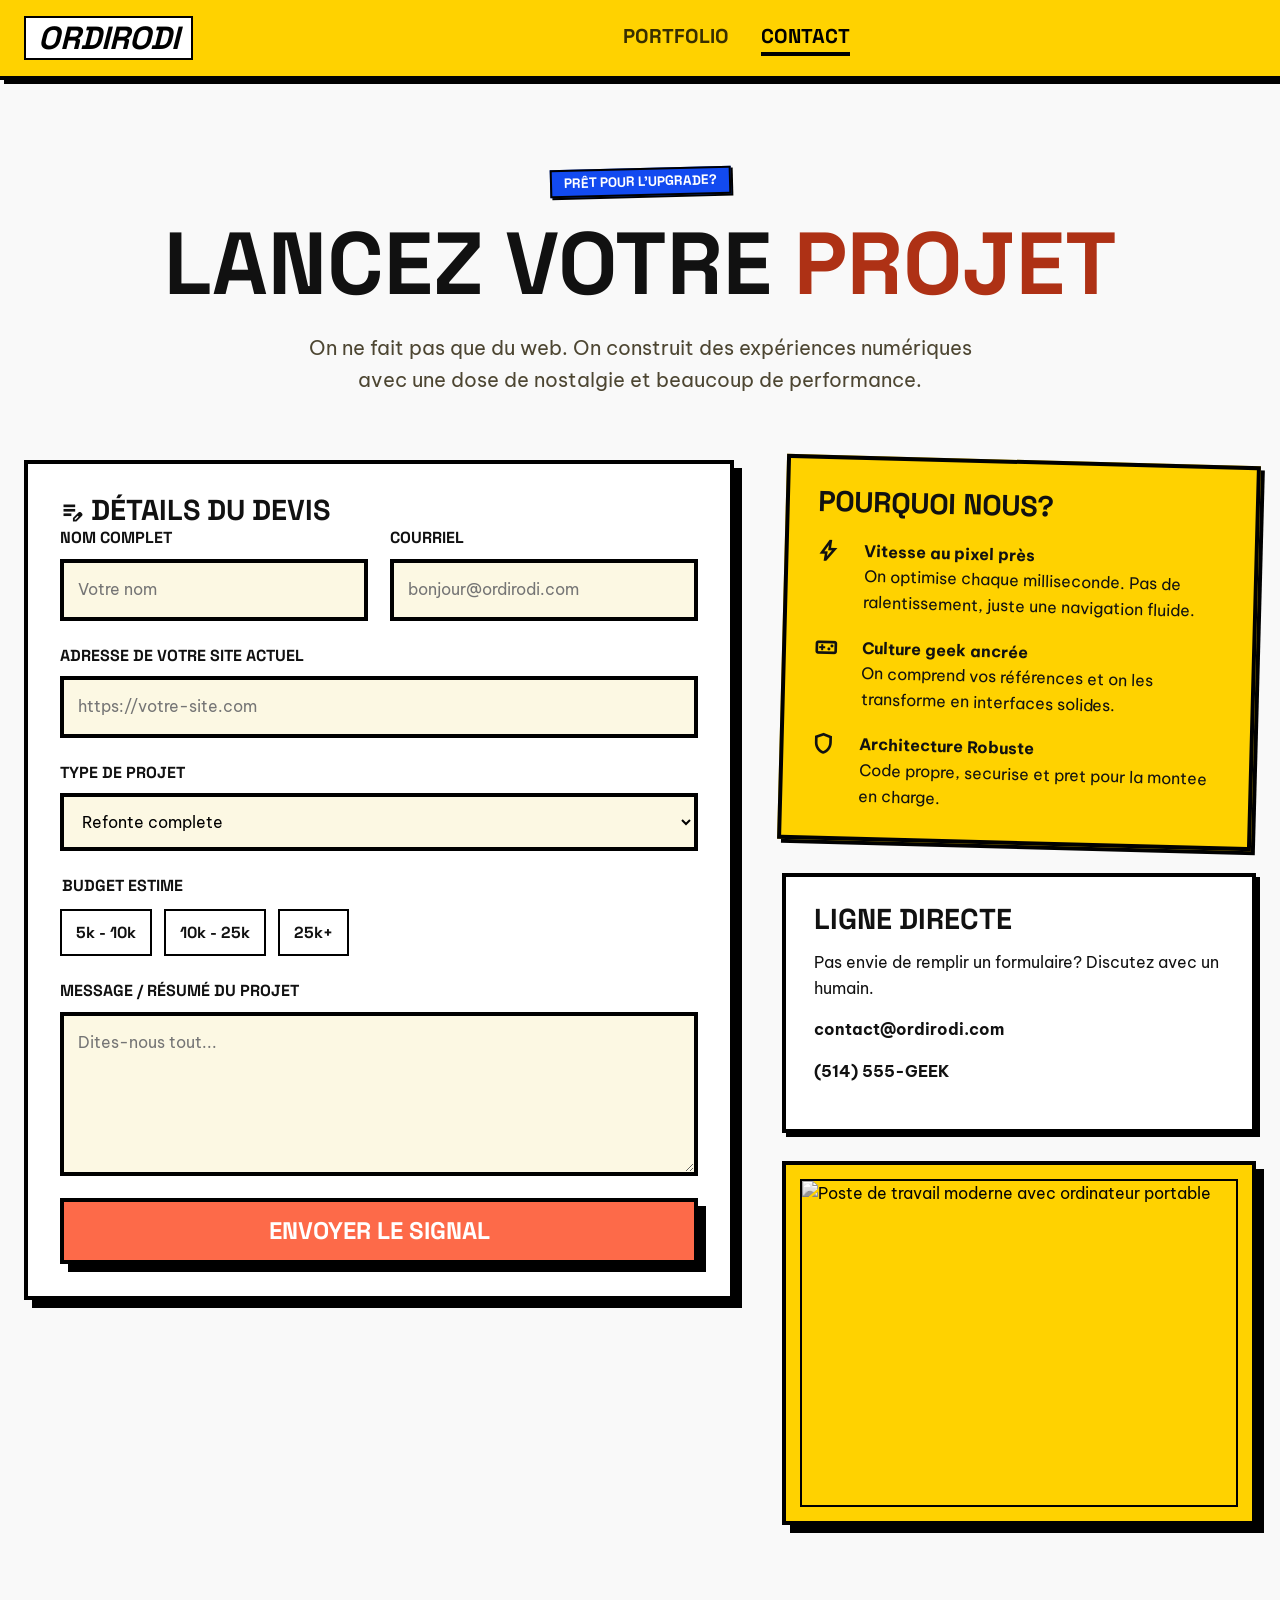
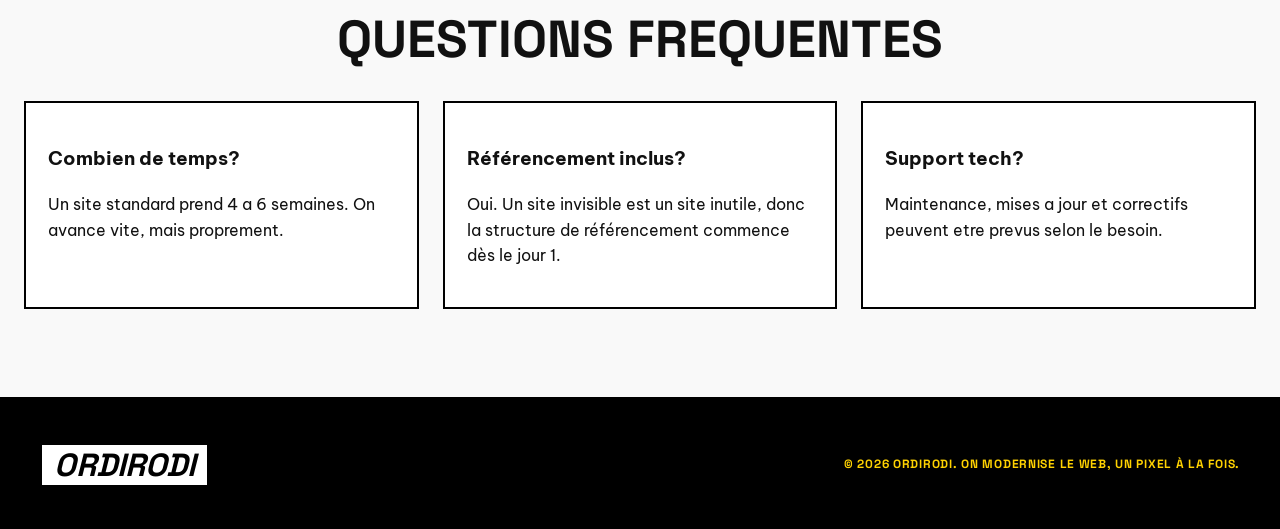
==== contact/index.html @ fa8e0628 "Remove footer navigation links" ====
<!DOCTYPE html>
<html lang="fr">
  <head>
    <meta charset="utf-8">
    <meta name="viewport" content="width=device-width, initial-scale=1.0">
    <title>Contact &amp; Devis | OrdiRodi</title>
    <meta name="description" content="Demandez un audit ou un devis pour votre projet web avec OrdiRodi.">
    <link rel="preconnect" href="https://fonts.googleapis.com">
    <link rel="preconnect" href="https://fonts.gstatic.com" crossorigin>
    <link href="https://fonts.googleapis.com/css2?family=Space+Grotesk:wght@400;500;700;900&amp;family=Be+Vietnam+Pro:wght@400;500;700&amp;display=swap" rel="stylesheet">
    <link href="https://fonts.googleapis.com/css2?family=Material+Symbols+Outlined:wght,FILL@100..700,0..1&amp;display=swap" rel="stylesheet">
    <link rel="stylesheet" href="/styles.css?v=20260507-iframe-previews">
  </head>
  <body>
    <nav class="site-nav" aria-label="Navigation principale">
      <a class="brand" href="/">OrdiRodi</a>
      <div class="nav-links">
        <a href="/portfolio">Portfolio</a>
        <a class="active" href="/contact">Contact</a>
      </div>
    </nav>

    <main class="section">
      <div class="wrap">
        <header class="center quote-header">
          <span class="eyebrow blue tilt-left">Prêt pour l'Upgrade?</span>
          <h1 class="page-title">Lancez votre <span class="orange-word">projet</span></h1>
          <p class="lead center-lead">On ne fait pas que du web. On construit des expériences numériques avec une dose de nostalgie et beaucoup de performance.</p>
        </header>

        <div class="quote-grid">
          <section class="quote-panel" aria-labelledby="quote-title">
            <h2 id="quote-title" class="card-title"><span class="material-symbols-outlined">edit_note</span> Détails du devis</h2>
            <form class="form-grid" action="https://formsubmit.co/info@ordirodi.com" method="post">
              <input type="hidden" name="_subject" value="Nouvelle demande depuis OrdiRodi">
              <input type="hidden" name="_next" value="https://ordirodi.com/merci">
              <input type="hidden" name="_template" value="table">
              <input type="text" name="_honey" class="honeypot" tabindex="-1" autocomplete="off">
              <div class="field">
                <label for="name">Nom complet</label>
                <input id="name" name="nom" type="text" placeholder="Votre nom" autocomplete="name" required>
              </div>
              <div class="field">
                <label for="email">Courriel</label>
                <input id="email" name="email" type="email" placeholder="bonjour@ordirodi.com" autocomplete="email" required>
              </div>
              <div class="field full">
                <label for="url">Adresse de votre site actuel</label>
                <input id="url" name="site_actuel" type="url" placeholder="https://votre-site.com" inputmode="url">
              </div>
              <div class="field full">
                <label for="project-type">Type de projet</label>
                <select id="project-type" name="type_de_projet" required>
                  <option>Refonte complete</option>
                  <option>Nouveau produit minimum viable</option>
                  <option>E-commerce</option>
                  <option>Consultation UX</option>
                </select>
              </div>
              <fieldset class="radio-group">
                <legend>Budget estime</legend>
                <div class="budget-options">
                  <label><input name="budget" type="radio" value="5-10" required><span>5k - 10k</span></label>
                  <label><input name="budget" type="radio" value="10-25"><span>10k - 25k</span></label>
                  <label><input name="budget" type="radio" value="25-plus"><span>25k+</span></label>
                </div>
              </fieldset>
              <div class="field full">
                <label for="message">Message / résumé du projet</label>
                <textarea id="message" name="message" rows="5" placeholder="Dites-nous tout..." required></textarea>
              </div>
              <button class="button secondary field full" type="submit">Envoyer le Signal</button>
            </form>
          </section>

          <aside class="side-stack">
            <section class="why-card tilt-right">
              <h2 class="card-title">Pourquoi nous?</h2>
              <ul class="why-list">
                <li>
                  <span class="material-symbols-outlined">bolt</span>
                  <div><strong>Vitesse au pixel près</strong><br>On optimise chaque milliseconde. Pas de ralentissement, juste une navigation fluide.</div>
                </li>
                <li>
                  <span class="material-symbols-outlined">videogame_asset</span>
                  <div><strong>Culture geek ancrée</strong><br>On comprend vos références et on les transforme en interfaces solides.</div>
                </li>
                <li>
                  <span class="material-symbols-outlined">shield</span>
                  <div><strong>Architecture Robuste</strong><br>Code propre, securise et pret pour la montee en charge.</div>
                </li>
              </ul>
            </section>
            <section class="direct-card">
              <h2 class="card-title">Ligne directe</h2>
              <p>Pas envie de remplir un formulaire? Discutez avec un humain.</p>
              <p><strong>contact@ordirodi.com</strong></p>
              <p><strong>(514) 555-GEEK</strong></p>
            </section>
            <div class="framed shadow-lg-only">
              <img src="https://images.unsplash.com/photo-1516321318423-f06f85e504b3?auto=format&amp;fit=crop&amp;w=1000&amp;q=80" alt="Poste de travail moderne avec ordinateur portable">
            </div>
          </aside>
        </div>

        <section class="section compact-bottom">
          <div class="center">
            <h2 class="section-title">Questions Frequentes</h2>
          </div>
          <div class="faq-grid">
            <article class="faq-card">
              <h3>Combien de temps?</h3>
              <p>Un site standard prend 4 a 6 semaines. On avance vite, mais proprement.</p>
            </article>
            <article class="faq-card">
              <h3>Référencement inclus?</h3>
              <p>Oui. Un site invisible est un site inutile, donc la structure de référencement commence dès le jour 1.</p>
            </article>
            <article class="faq-card">
              <h3>Support tech?</h3>
              <p>Maintenance, mises a jour et correctifs peuvent etre prevus selon le besoin.</p>
            </article>
          </div>
        </section>
      </div>
    </main>

    <footer class="footer">
      <a class="brand" href="/">OrdiRodi</a>
      <div class="copyright">© 2026 OrdiRodi. On modernise le web, un pixel à la fois.</div>
    </footer>
  </body>
</html>
---- styles.css ----
:root {
  --yellow: #ffd200;
  --yellow-soft: #ffe680;
  --orange: #fd6a49;
  --orange-dark: #ae3115;
  --blue: #124af0;
  --blue-soft: #cdd4ff;
  --cream: #fcf8e3;
  --surface: #f9f9f9;
  --surface-2: #eeeeee;
  --ink: #111111;
  --muted: #4d4632;
  --white: #ffffff;
  --shadow: 4px 4px 0 #000;
  --shadow-lg: 8px 8px 0 #000;
  --shadow-xl: 12px 12px 0 #000;
}

* {
  box-sizing: border-box;
}

html {
  scroll-behavior: smooth;
}

body {
  margin: 0;
  background: var(--surface);
  color: var(--ink);
  font-family: "Be Vietnam Pro", system-ui, sans-serif;
  line-height: 1.6;
  overflow-x: hidden;
}

img {
  display: block;
  width: 100%;
}

a {
  color: inherit;
  text-decoration: none;
}

button,
input,
select,
textarea {
  font: inherit;
}

.site-nav {
  position: sticky;
  top: 0;
  z-index: 20;
  display: flex;
  align-items: center;
  justify-content: space-between;
  gap: 24px;
  padding: 16px 24px;
  background: var(--yellow);
  border-bottom: 4px solid #000;
  box-shadow: var(--shadow);
}

.nav-branding {
  display: inline-flex;
  align-items: center;
  gap: 12px;
  min-width: 0;
}

.brand {
  display: inline-flex;
  align-items: center;
  background: var(--white);
  border: 2px solid #000;
  padding: 4px 12px;
  color: #000;
  font-family: "Space Grotesk", system-ui, sans-serif;
  font-size: 2rem;
  font-style: italic;
  font-weight: 900;
  line-height: 1;
  text-transform: uppercase;
}

.tagline {
  font-style: normal;
  color: #000;
  font-family: "Space Grotesk", system-ui, sans-serif;
  font-size: 1rem;
  font-weight: 700;
  line-height: 1.15;
}

.nav-links {
  display: flex;
  align-items: center;
  gap: 32px;
  font-family: "Space Grotesk", system-ui, sans-serif;
  font-weight: 800;
  text-transform: uppercase;
  margin: 0 auto;
}

.nav-links a {
  border-bottom: 4px solid transparent;
  color: rgb(0 0 0 / 78%);
  font-size: 1.25rem;
}

.nav-links a:hover,
.nav-links a.active {
  border-color: #000;
  color: #000;
}

.nav-cta,
.button {
  display: inline-flex;
  align-items: center;
  justify-content: center;
  min-height: 44px;
  border: 4px solid #000;
  box-shadow: var(--shadow-lg);
  cursor: pointer;
  font-family: "Space Grotesk", system-ui, sans-serif;
  font-weight: 900;
  line-height: 1.1;
  text-align: center;
  text-transform: uppercase;
  transition: transform 120ms ease, box-shadow 120ms ease, background 120ms ease;
}

.nav-cta {
  border-width: 2px;
  box-shadow: var(--shadow);
  padding: 10px 18px;
  background: #000;
  color: var(--yellow);
}

.button {
  padding: 16px 24px;
  background: var(--white);
  color: #000;
  font-size: clamp(1.05rem, 2vw, 1.5rem);
}

.button.primary {
  background: var(--yellow);
}

.button.secondary {
  background: var(--orange);
  color: var(--white);
}

.button.dark {
  background: #000;
  color: var(--yellow);
  border-color: var(--yellow);
}

.button:hover,
.nav-cta:hover {
  transform: translate(2px, 2px);
  box-shadow: 4px 4px 0 #000;
}

.nav-cta:hover {
  background: var(--white);
  color: #000;
}

.wrap {
  width: min(100% - 48px, 1280px);
  margin-inline: auto;
}

.section {
  padding: 88px 0;
}

.hero {
  padding: 96px 0;
  background: var(--white);
  border-bottom: 4px solid #000;
}

.hero-grid {
  display: grid;
  grid-template-columns: minmax(0, 1fr) minmax(320px, 0.82fr);
  gap: 56px;
  align-items: center;
}

.eyebrow,
.tag {
  display: inline-flex;
  width: fit-content;
  border: 2px solid #000;
  box-shadow: 2px 2px 0 #000;
  padding: 4px 12px;
  background: var(--orange);
  color: #000;
  font-family: "Space Grotesk", system-ui, sans-serif;
  font-size: 0.85rem;
  font-weight: 900;
  line-height: 1.2;
  text-transform: uppercase;
}

.eyebrow.blue {
  background: var(--blue);
  color: var(--white);
}

.eyebrow.yellow,
.tag.yellow {
  background: var(--yellow);
}

.tilt-left {
  transform: rotate(-1.5deg);
}

.tilt-right {
  transform: rotate(1.5deg);
}

.hero h1,
.page-title,
.section-title,
.card-title {
  margin: 0;
  font-family: "Space Grotesk", system-ui, sans-serif;
  font-weight: 900;
  letter-spacing: 0;
  line-height: 1;
}

.hero h1,
.page-title {
  margin-top: 24px;
  font-size: clamp(3rem, 8vw, 5.5rem);
  text-transform: uppercase;
}

.highlight {
  display: inline;
  background: var(--yellow);
  box-decoration-break: clone;
  padding: 0 8px;
  text-decoration: underline;
  text-decoration-thickness: 6px;
  text-underline-offset: 8px;
}

.lead {
  max-width: 680px;
  margin: 24px 0 0;
  color: var(--muted);
  font-size: clamp(1.05rem, 2vw, 1.25rem);
}

.actions {
  display: flex;
  flex-wrap: wrap;
  gap: 18px;
  margin-top: 36px;
}

.actions.center-actions {
  justify-content: center;
}

.framed {
  border: 4px solid #000;
  box-shadow: var(--shadow-xl);
  background: var(--yellow);
  padding: 14px;
}

.framed img {
  border: 2px solid #000;
  aspect-ratio: 4 / 3;
  object-fit: cover;
  filter: grayscale(1) contrast(1.12);
  transition: filter 180ms ease;
}

.framed:hover img {
  filter: grayscale(0) contrast(1);
}

.section-title {
  font-size: clamp(2.25rem, 5vw, 3.25rem);
  text-transform: uppercase;
}

.section-lede {
  max-width: 720px;
  color: var(--muted);
  font-size: 1.1rem;
}

.center {
  text-align: center;
}

.center .section-lede {
  margin-inline: auto;
}

.center-lead {
  margin-inline: auto;
}

.quote-header {
  margin-bottom: 64px;
}

.orange-word {
  color: var(--orange-dark);
}

.soft-top {
  background: var(--cream);
  border-top: 4px solid #000;
}

.light-on-dark {
  color: rgb(255 255 255 / 88%);
}

.compact-bottom {
  padding-bottom: 0;
}

.shadow-lg-only {
  box-shadow: var(--shadow-lg);
}


.services {
  background: var(--surface-2);
}

.card-grid {
  display: grid;
  grid-template-columns: repeat(3, minmax(0, 1fr));
  gap: 32px;
  margin-top: 52px;
}

.card,
.project-card,
.quote-panel,
.process-card {
  border: 4px solid #000;
  background: var(--white);
  box-shadow: var(--shadow-lg);
}

.card {
  padding: 28px;
}

.card:nth-child(2) {
  transform: translateY(28px);
}

.icon-box {
  display: grid;
  width: 64px;
  height: 64px;
  margin-bottom: 22px;
  place-items: center;
  border: 4px solid #000;
  box-shadow: var(--shadow);
  background: var(--yellow);
}

.icon-box.blue {
  background: var(--blue-soft);
}

.icon-box.orange {
  background: var(--orange);
  color: var(--white);
}

.material-symbols-outlined {
  font-variation-settings: "FILL" 0, "wght" 600, "GRAD" 0, "opsz" 24;
  vertical-align: middle;
}

.card-title {
  font-size: 1.8rem;
  text-transform: uppercase;
}

.card p,
.project-card p,
.process-card p {
  color: var(--muted);
}

.marquee {
  overflow: hidden;
  border-block: 4px solid #000;
  background: #000;
  white-space: nowrap;
}

.marquee-track {
  display: inline-flex;
  min-width: 200%;
  animation: marquee 20s linear infinite;
}

.marquee span {
  padding: 28px 18px;
  color: var(--yellow);
  font-family: "Space Grotesk", system-ui, sans-serif;
  font-size: clamp(1.5rem, 4vw, 2.25rem);
  font-style: italic;
  font-weight: 900;
  text-transform: uppercase;
}

@keyframes marquee {
  to {
    transform: translateX(-50%);
  }
}

.bento {
  display: grid;
  grid-template-columns: repeat(4, minmax(0, 1fr));
  gap: 24px;
}

.bento-item {
  min-height: 220px;
  border: 4px solid #000;
  box-shadow: var(--shadow-lg);
  padding: 28px;
}

.bento-main {
  grid-column: span 2;
  grid-row: span 2;
  background: var(--yellow);
}

.bento-wide {
  grid-column: span 2;
  background: var(--blue-soft);
}

.bento-orange {
  background: var(--orange);
  color: var(--white);
}

.bento-cream {
  background: var(--cream);
}

.bento h3,
.bento h4 {
  margin: 0 0 10px;
  font-family: "Space Grotesk", system-ui, sans-serif;
  font-size: clamp(1.8rem, 4vw, 3rem);
  line-height: 1;
  text-transform: uppercase;
}

.bento img {
  margin-top: 20px;
  border: 4px solid #000;
  box-shadow: var(--shadow);
  aspect-ratio: 16 / 9;
  object-fit: cover;
}

.cta-band {
  border-block: 4px solid #000;
  background: var(--yellow);
  text-align: center;
}

.cta-band.dark-blue {
  background: var(--blue);
  color: var(--white);
}

.cta-band .section-title {
  font-size: clamp(2.6rem, 7vw, 5.25rem);
  font-style: italic;
}

.footer {
  display: flex;
  align-items: center;
  justify-content: space-between;
  gap: 24px;
  padding: 42px 40px;
  background: #000;
  color: var(--white);
  border-top: 4px solid #000;
}

.footer-links {
  display: flex;
  flex-wrap: wrap;
  justify-content: center;
  gap: 28px;
  color: #aeb4be;
  font-family: "Space Grotesk", system-ui, sans-serif;
  font-size: 0.75rem;
  font-weight: 700;
  letter-spacing: 0.08em;
  text-transform: uppercase;
}

.footer-links a:hover,
.footer-links a.active {
  color: var(--yellow);
  text-decoration: underline;
  text-decoration-thickness: 2px;
  text-underline-offset: 4px;
}

.copyright {
  color: var(--yellow);
  font-family: "Space Grotesk", system-ui, sans-serif;
  font-size: 0.75rem;
  font-weight: 700;
  letter-spacing: 0.06em;
  text-align: right;
  text-transform: uppercase;
}

.portfolio-grid {
  display: grid;
  grid-template-columns: repeat(12, minmax(0, 1fr));
  gap: 28px;
  margin-top: 56px;
}

.project-card {
  padding: 16px;
  transition: transform 150ms ease, box-shadow 150ms ease;
}

.project-card:hover {
  transform: translate(-2px, -2px);
  box-shadow: 10px 10px 0 #000;
}

.project-card.large {
  grid-column: span 8;
}

.project-card.small {
  grid-column: span 4;
}

.project-card.wide {
  grid-column: span 8;
  background: var(--yellow);
}

.project-card.peach {
  background: #ffdad2;
}

.project-card.blue {
  background: var(--blue-soft);
}

.project-card img {
  border: 2px solid #000;
  aspect-ratio: 16 / 9;
  object-fit: cover;
}

.project-card.small img {
  aspect-ratio: 1;
}

.project-meta {
  display: flex;
  justify-content: space-between;
  gap: 20px;
  margin-top: 22px;
}

.project-card h2,
.project-card h3 {
  margin: 0 0 8px;
  font-family: "Space Grotesk", system-ui, sans-serif;
  font-size: clamp(1.75rem, 3vw, 3rem);
  line-height: 1;
  text-transform: uppercase;
}

.arrow-button {
  display: grid;
  width: 56px;
  height: 56px;
  flex: 0 0 auto;
  place-items: center;
  border: 2px solid #000;
  background: var(--yellow);
  box-shadow: var(--shadow);
}

.service-showcase {
  grid-template-columns: repeat(2, minmax(0, 1fr));
  align-items: stretch;
}

.service-card {
  display: flex;
  flex-direction: row;
  grid-column: auto;
  gap: 18px;
  min-height: 100%;
  padding: 18px;
}

.service-card:nth-child(5) {
  grid-column: 1 / -1;
}

.service-card:hover .service-preview img {
  transform: translateY(-8%);
}

.service-preview {
  position: relative;
  flex: 0 0 min(42%, 230px);
  overflow: hidden;
  border: 2px solid #000;
  background: var(--surface-2);
  aspect-ratio: 9 / 16;
  max-height: 440px;
}

.service-preview::before {
  position: absolute;
  inset: 0;
  border: 10px solid rgb(255 255 255 / 55%);
  content: "";
  pointer-events: none;
  z-index: 1;
}

.service-preview img {
  width: 100%;
  height: auto;
  aspect-ratio: auto;
  object-fit: initial;
  object-position: top center;
  transition: transform 900ms ease;
}

.service-content {
  display: flex;
  flex: 1;
  flex-direction: column;
  align-items: flex-start;
  min-width: 0;
  padding: 4px 0;
}

.service-content .tag {
  margin-bottom: 16px;
}

.service-content h2 {
  max-width: 100%;
  overflow-wrap: anywhere;
  font-size: clamp(1.6rem, 2.2vw, 2.45rem);
}

.service-content p {
  margin: 10px 0 0;
  font-size: clamp(0.98rem, 1.2vw, 1.08rem);
}

.service-plumbing {
  background: #e9f3ff;
}

.service-realestate {
  background: #111111;
  color: var(--white);
}

.service-realestate p {
  color: rgb(255 255 255 / 76%);
}

.service-realestate .tag {
  background: var(--yellow);
  color: #000;
}

.service-wood {
  background: #f3dfca;
}

.service-lawn {
  background: #dff1dd;
}

.service-lawn .tag {
  background: #1f7a3d;
  color: var(--white);
}

.service-tires {
  background: #ffe6df;
}

.portfolio-site-grid {
  display: grid;
  grid-template-columns: repeat(2, minmax(0, 1fr));
  gap: 32px;
  margin-top: 56px;
}

.portfolio-site-card {
  display: grid;
  grid-template-rows: auto 1fr;
  border: 4px solid #000;
  background: var(--white);
  box-shadow: var(--shadow-lg);
  color: #000;
  overflow: hidden;
  transition: transform 150ms ease, box-shadow 150ms ease;
}

.portfolio-site-card:hover {
  transform: translate(-2px, -2px);
  box-shadow: 10px 10px 0 #000;
}

.portfolio-site-card:nth-child(5) {
  grid-column: 1 / -1;
  grid-template-columns: minmax(0, 1.1fr) minmax(320px, 0.9fr);
  grid-template-rows: auto;
}

.site-browser {
  overflow: hidden;
  border-bottom: 4px solid #000;
  background: var(--surface-2);
}

.portfolio-site-card:nth-child(5) .site-browser {
  border-right: 4px solid #000;
  border-bottom: 0;
}

.browser-bar {
  display: flex;
  gap: 7px;
  align-items: center;
  height: 34px;
  padding: 0 12px;
  border-bottom: 2px solid #000;
  background: #000;
}

.browser-bar span {
  display: block;
  width: 11px;
  height: 11px;
  border: 2px solid #000;
  border-radius: 999px;
  background: var(--yellow);
}

.browser-bar span:nth-child(2) {
  background: var(--orange);
}

.browser-bar span:nth-child(3) {
  background: var(--white);
}

.site-browser iframe {
  display: block;
  width: 1280px;
  height: 900px;
  border: 0;
  pointer-events: none;
  transform: scale(0.42);
  transform-origin: top left;
}

.site-browser {
  height: 412px;
}

.portfolio-site-card:nth-child(5) .site-browser {
  height: 520px;
  min-height: 0;
}

.portfolio-site-card:nth-child(5) .site-browser iframe {
  transform: scale(0.58);
}

.site-card-content {
  display: grid;
  align-content: start;
  justify-items: start;
  gap: 14px;
  padding: 24px;
}

.site-card-content h2 {
  margin: 0;
  font-family: "Space Grotesk", system-ui, sans-serif;
  font-size: clamp(1.85rem, 3vw, 3rem);
  line-height: 0.95;
  text-transform: uppercase;
}

.site-card-content p {
  margin: 0;
  color: var(--muted);
}

.site-card-link {
  display: inline-flex;
  align-items: center;
  gap: 8px;
  margin-top: 8px;
  border: 2px solid #000;
  box-shadow: var(--shadow);
  padding: 8px 12px;
  background: var(--yellow);
  font-family: "Space Grotesk", system-ui, sans-serif;
  font-weight: 900;
  text-transform: uppercase;
}

.portfolio-site-card.realestate {
  background: #111;
  color: var(--white);
}

.portfolio-site-card.realestate p {
  color: rgb(255 255 255 / 76%);
}

.portfolio-site-card.realestate .tag {
  background: var(--yellow);
  color: #000;
}

.portfolio-site-card.plumbing {
  background: #e9f3ff;
}

.portfolio-site-card.wood {
  background: #f3dfca;
}

.portfolio-site-card.lawn {
  background: #dff1dd;
}

.portfolio-site-card.lawn .tag {
  background: #1f7a3d;
  color: var(--white);
}

.portfolio-site-card.tires {
  background: #ffe6df;
}

.timeline {
  position: relative;
  display: grid;
  gap: 72px;
  margin-top: 72px;
}

.timeline::before {
  position: absolute;
  inset: 0 auto 0 50%;
  width: 4px;
  background: #000;
  content: "";
  transform: translateX(-50%);
}

.process-row {
  position: relative;
  display: grid;
  grid-template-columns: 1fr 1fr;
  gap: 80px;
}

.process-row:nth-child(even) .process-card {
  grid-column: 2;
}

.process-row::after {
  position: absolute;
  top: 32px;
  left: 50%;
  width: 32px;
  height: 32px;
  border: 4px solid #000;
  background: var(--yellow);
  content: "";
  transform: translateX(-50%);
  z-index: 1;
}

.process-card {
  position: relative;
  z-index: 2;
  padding: 28px;
}

.process-number {
  display: inline-flex;
  margin-right: 10px;
  padding: 3px 10px;
  border: 2px solid #000;
  background: var(--blue);
  color: var(--white);
  font-family: "Space Grotesk", system-ui, sans-serif;
  font-weight: 900;
}

.tech-grid {
  display: grid;
  grid-template-columns: repeat(3, minmax(0, 1fr));
  gap: 28px;
  margin-top: 44px;
}

.tech-card {
  border: 4px solid #000;
  box-shadow: var(--shadow);
  padding: 28px;
  background: var(--white);
}

.tech-card.wide {
  grid-column: span 2;
}

.tech-card.dark {
  background: #000;
  color: var(--yellow);
}

.tech-card.orange {
  background: var(--orange-dark);
  color: var(--white);
}

.quote-grid {
  display: grid;
  grid-template-columns: minmax(0, 1.35fr) minmax(300px, 0.9fr);
  gap: 48px;
  align-items: start;
}

.quote-panel {
  padding: 32px;
}

.form-grid {
  display: grid;
  grid-template-columns: repeat(2, minmax(0, 1fr));
  gap: 22px;
}

.field {
  display: grid;
  gap: 8px;
}

.honeypot {
  position: absolute;
  left: -9999px;
}

.field.full {
  grid-column: 1 / -1;
}

.field label,
.radio-group legend {
  font-family: "Space Grotesk", system-ui, sans-serif;
  font-weight: 900;
  text-transform: uppercase;
}

.field input,
.field select,
.field textarea {
  width: 100%;
  border: 4px solid #000;
  border-radius: 0;
  background: var(--cream);
  padding: 14px;
  color: #000;
  outline: none;
}

.field input:focus,
.field select:focus,
.field textarea:focus {
  border-color: var(--orange-dark);
}

.radio-group {
  grid-column: 1 / -1;
  margin: 0;
  padding: 0;
  border: 0;
}

.budget-options {
  display: flex;
  flex-wrap: wrap;
  gap: 12px;
  margin-top: 10px;
}

.budget-options input {
  position: absolute;
  opacity: 0;
}

.budget-options span {
  display: block;
  border: 2px solid #000;
  padding: 9px 14px;
  background: var(--white);
  font-family: "Space Grotesk", system-ui, sans-serif;
  font-weight: 900;
  cursor: pointer;
}

.budget-options input:checked + span {
  background: var(--yellow);
  box-shadow: 2px 2px 0 #000;
}

.side-stack {
  display: grid;
  gap: 28px;
}

.why-card,
.direct-card {
  border: 4px solid #000;
  box-shadow: var(--shadow);
  padding: 28px;
}

.why-card {
  background: var(--yellow);
}

.direct-card {
  background: var(--white);
}

.why-list {
  display: grid;
  gap: 20px;
  padding: 0;
  margin: 22px 0 0;
  list-style: none;
}

.why-list li {
  display: grid;
  grid-template-columns: 34px 1fr;
  gap: 14px;
}

.faq-grid {
  display: grid;
  grid-template-columns: repeat(3, minmax(0, 1fr));
  gap: 24px;
  margin-top: 36px;
}

.faq-card {
  border: 2px solid #000;
  padding: 22px;
  background: var(--white);
}

.thank-you-page {
  display: grid;
  min-height: 62vh;
  align-items: center;
}

@media (max-width: 920px) {
  .site-nav {
    align-items: flex-start;
    flex-wrap: wrap;
  }

  .nav-branding {
    flex-wrap: wrap;
  }

  .nav-links {
    order: 3;
    width: 100%;
    gap: 18px;
    overflow-x: auto;
  }

  .hero-grid,
  .quote-grid {
    grid-template-columns: 1fr;
  }

  .card-grid,
  .tech-grid,
  .faq-grid {
    grid-template-columns: 1fr;
  }

  .card:nth-child(2) {
    transform: none;
  }

  .bento,
  .portfolio-grid {
    grid-template-columns: 1fr;
  }

  .bento-main,
  .bento-wide,
  .project-card.large,
  .project-card.small,
  .project-card.wide,
  .tech-card.wide {
    grid-column: auto;
  }

  .service-showcase {
    grid-template-columns: 1fr;
  }

  .service-card,
  .service-card:nth-child(5) {
    grid-column: auto;
  }

  .portfolio-site-grid,
  .portfolio-site-card:nth-child(5) {
    grid-template-columns: 1fr;
  }

  .portfolio-site-card:nth-child(5) {
    grid-column: auto;
  }

  .portfolio-site-card:nth-child(5) .site-browser {
    border-right: 0;
    border-bottom: 4px solid #000;
  }

  .timeline::before,
  .process-row::after {
    display: none;
  }

  .process-row,
  .process-row:nth-child(even) .process-card {
    display: block;
  }

  .footer {
    flex-direction: column;
    text-align: center;
  }

  .copyright {
    text-align: center;
  }
}

@media (max-width: 620px) {
  .wrap {
    width: min(100% - 32px, 1280px);
  }

  .site-nav {
    padding: 14px 16px;
  }

  .brand {
    font-size: 1.1rem;
  }

  .tagline {
    max-width: 190px;
    font-size: 0.82rem;
  }

  .nav-cta {
    width: 100%;
  }

  .hero,
  .section {
    padding: 64px 0;
  }

  .form-grid {
    grid-template-columns: 1fr;
  }

  .button {
    width: 100%;
  }

  .service-showcase {
    grid-template-columns: 1fr;
  }

  .service-card {
    flex-direction: column;
  }

  .service-preview {
    width: 100%;
    flex-basis: auto;
    max-height: 560px;
  }

  .portfolio-site-grid {
    grid-template-columns: 1fr;
  }

  .site-browser,
  .portfolio-site-card:nth-child(5) .site-browser {
    height: 280px;
    min-height: 0;
  }

  .site-browser iframe,
  .portfolio-site-card:nth-child(5) .site-browser iframe {
    width: 980px;
    transform: scale(0.34);
  }
}
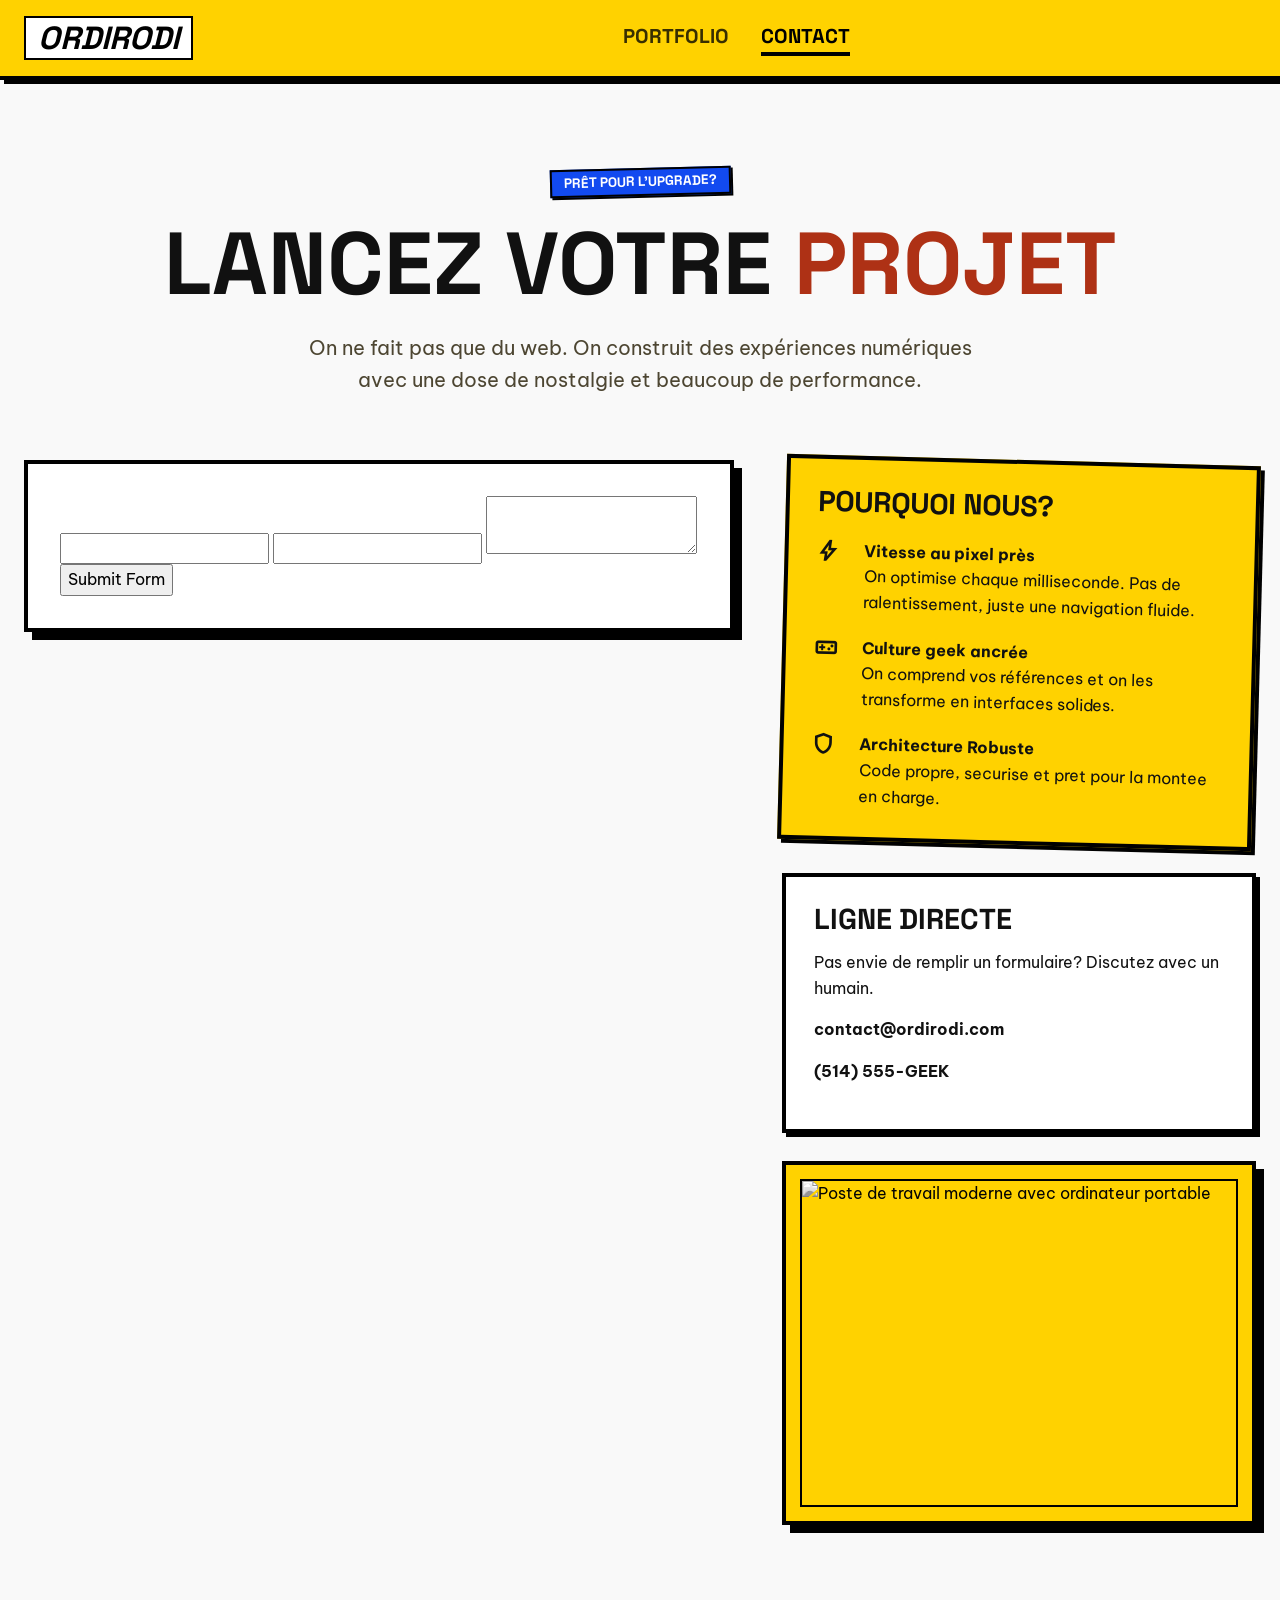
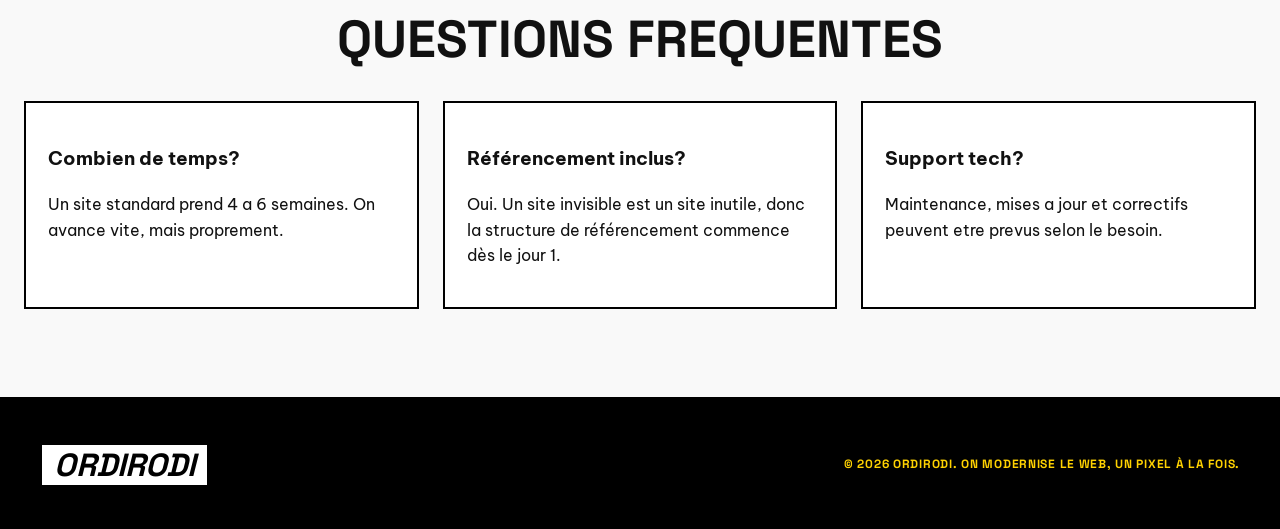
==== commit 90fe7e52: "new contact form" ====
--- a/contact/index.html
+++ b/contact/index.html
@@ -30,46 +30,12 @@
 
         <div class="quote-grid">
           <section class="quote-panel" aria-labelledby="quote-title">
-            <h2 id="quote-title" class="card-title"><span class="material-symbols-outlined">edit_note</span> Détails du devis</h2>
-            <form class="form-grid" action="https://formsubmit.co/info@ordirodi.com" method="post">
-              <input type="hidden" name="_subject" value="Nouvelle demande depuis OrdiRodi">
-              <input type="hidden" name="_next" value="https://ordirodi.com/merci">
-              <input type="hidden" name="_template" value="table">
-              <input type="text" name="_honey" class="honeypot" tabindex="-1" autocomplete="off">
-              <div class="field">
-                <label for="name">Nom complet</label>
-                <input id="name" name="nom" type="text" placeholder="Votre nom" autocomplete="name" required>
-              </div>
-              <div class="field">
-                <label for="email">Courriel</label>
-                <input id="email" name="email" type="email" placeholder="bonjour@ordirodi.com" autocomplete="email" required>
-              </div>
-              <div class="field full">
-                <label for="url">Adresse de votre site actuel</label>
-                <input id="url" name="site_actuel" type="url" placeholder="https://votre-site.com" inputmode="url">
-              </div>
-              <div class="field full">
-                <label for="project-type">Type de projet</label>
-                <select id="project-type" name="type_de_projet" required>
-                  <option>Refonte complete</option>
-                  <option>Nouveau produit minimum viable</option>
-                  <option>E-commerce</option>
-                  <option>Consultation UX</option>
-                </select>
-              </div>
-              <fieldset class="radio-group">
-                <legend>Budget estime</legend>
-                <div class="budget-options">
-                  <label><input name="budget" type="radio" value="5-10" required><span>5k - 10k</span></label>
-                  <label><input name="budget" type="radio" value="10-25"><span>10k - 25k</span></label>
-                  <label><input name="budget" type="radio" value="25-plus"><span>25k+</span></label>
-                </div>
-              </fieldset>
-              <div class="field full">
-                <label for="message">Message / résumé du projet</label>
-                <textarea id="message" name="message" rows="5" placeholder="Dites-nous tout..." required></textarea>
-              </div>
-              <button class="button secondary field full" type="submit">Envoyer le Signal</button>
+            <form action="https://api.web3forms.com/submit" method="POST">
+              <input type="hidden" name="access_key" value="ae6449b6-fd65-46b1-b561-95e47405abfb">
+              <input type="text" name="name" required>
+              <input type="email" name="email" required>
+              <textarea name="message" required></textarea>
+              <button type="submit">Submit Form</button>
             </form>
           </section>
 
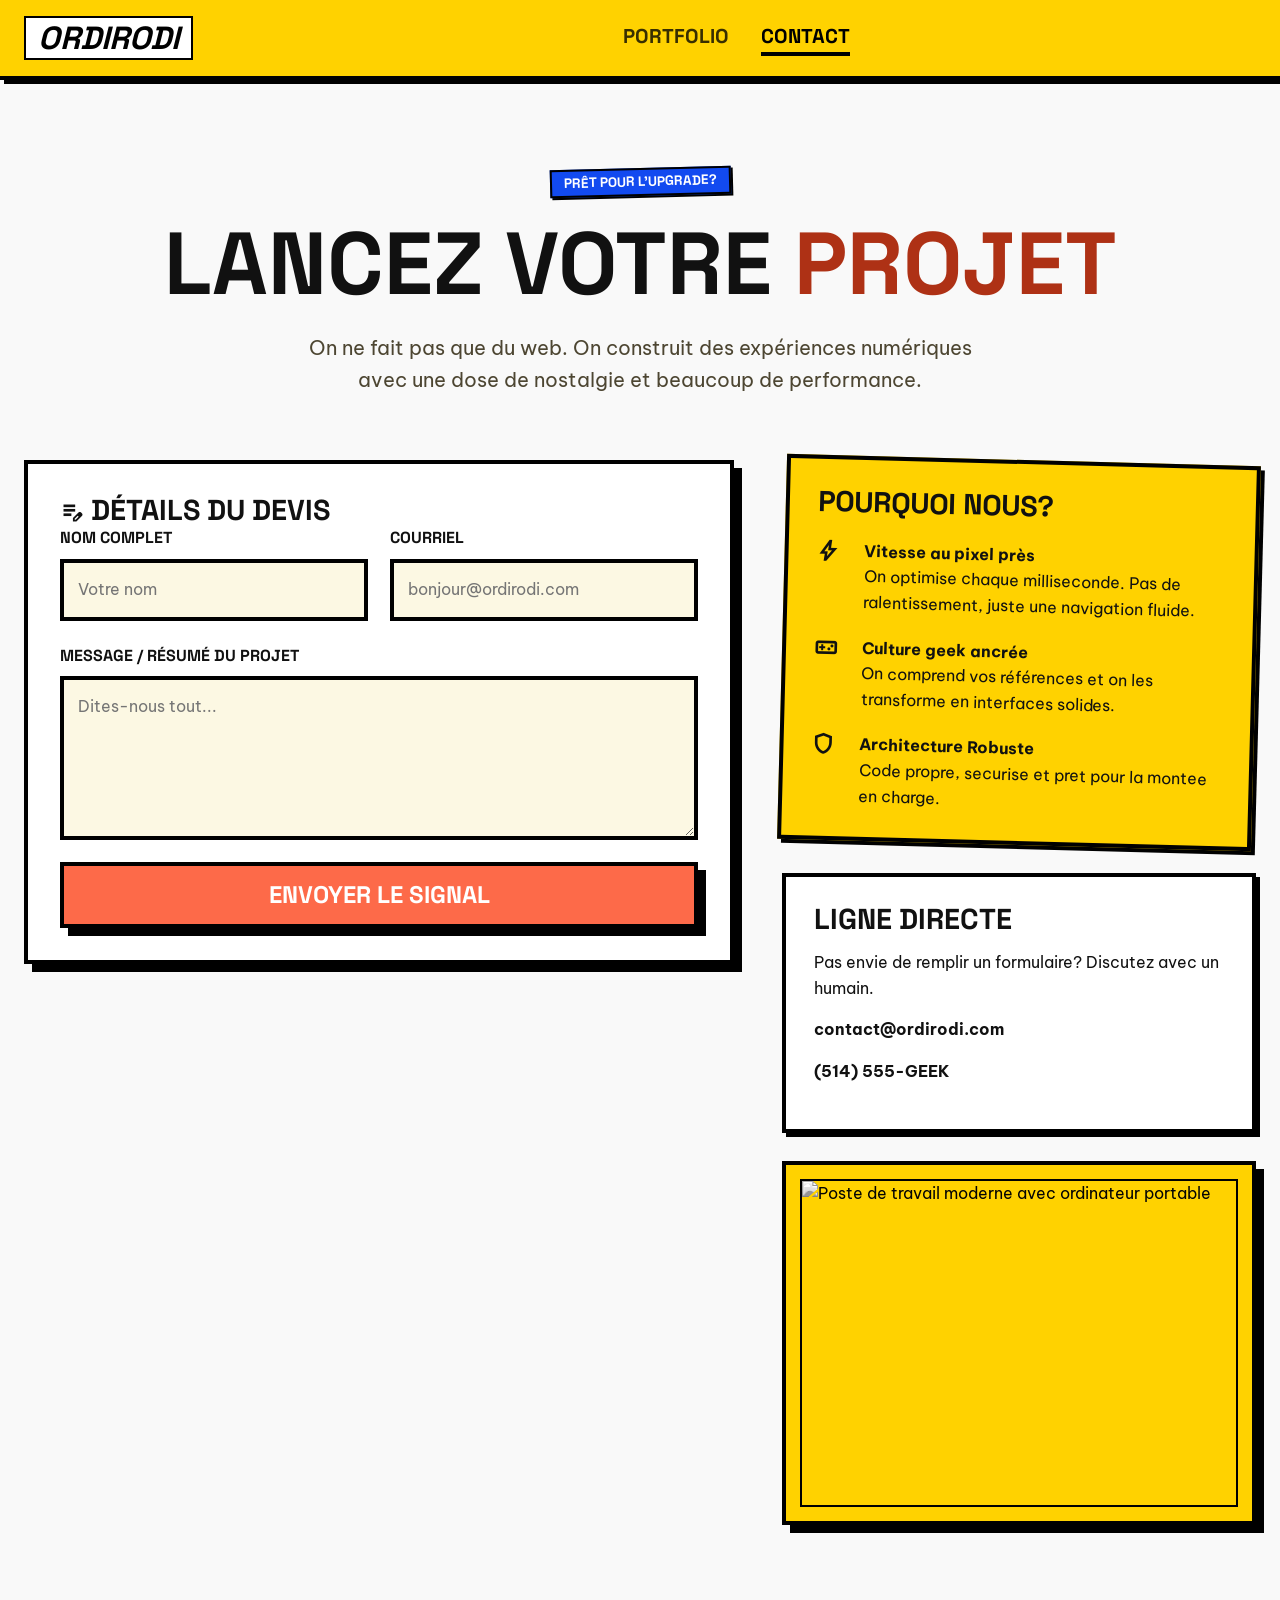
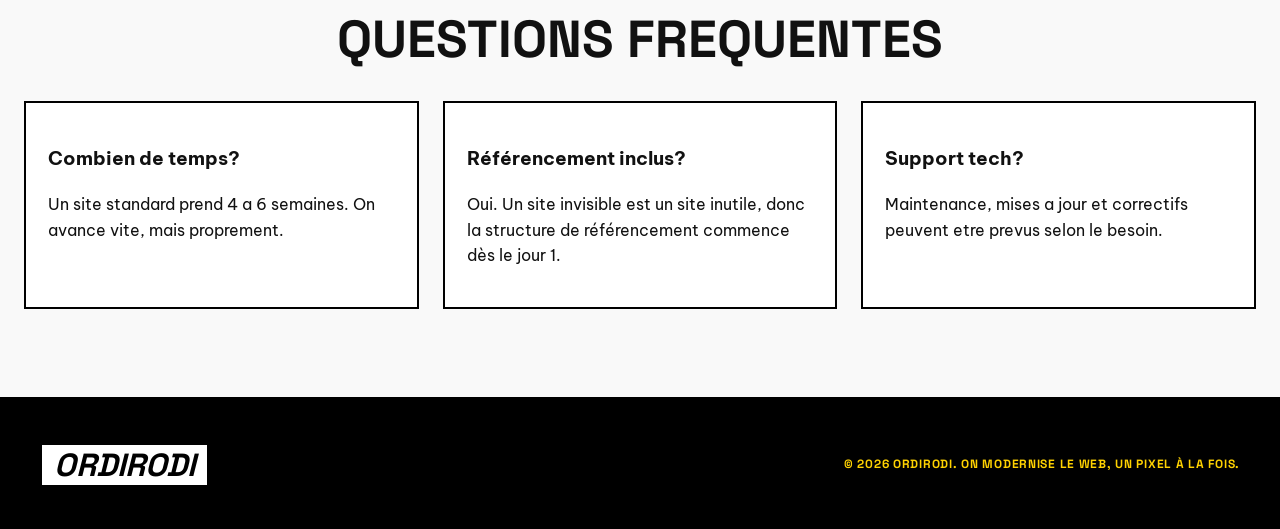
==== commit 7dd1b846: "Update index.html" ====
--- a/contact/index.html
+++ b/contact/index.html
@@ -7,8 +7,8 @@
     <meta name="description" content="Demandez un audit ou un devis pour votre projet web avec OrdiRodi.">
     <link rel="preconnect" href="https://fonts.googleapis.com">
     <link rel="preconnect" href="https://fonts.gstatic.com" crossorigin>
-    <link href="https://fonts.googleapis.com/css2?family=Space+Grotesk:wght@400;500;700;900&amp;family=Be+Vietnam+Pro:wght@400;500;700&amp;display=swap" rel="stylesheet">
-    <link href="https://fonts.googleapis.com/css2?family=Material+Symbols+Outlined:wght,FILL@100..700,0..1&amp;display=swap" rel="stylesheet">
+    <link href="https://fonts.googleapis.com/css2?family=Space+Grotesk:wght@400;500;700;900&family=Be+Vietnam+Pro:wght@400;500;700&display=swap" rel="stylesheet">
+    <link href="https://fonts.googleapis.com/css2?family=Material+Symbols+Outlined:wght,FILL@100..700,0..1&display=swap" rel="stylesheet">
     <link rel="stylesheet" href="/styles.css?v=20260507-iframe-previews">
   </head>
   <body>
@@ -30,12 +30,23 @@
 
         <div class="quote-grid">
           <section class="quote-panel" aria-labelledby="quote-title">
-            <form action="https://api.web3forms.com/submit" method="POST">
+            <h2 id="quote-title" class="card-title"><span class="material-symbols-outlined">edit_note</span> Détails du devis</h2>
+            <form class="form-grid" action="https://api.web3forms.com/submit" method="POST">
               <input type="hidden" name="access_key" value="ae6449b6-fd65-46b1-b561-95e47405abfb">
-              <input type="text" name="name" required>
-              <input type="email" name="email" required>
-              <textarea name="message" required></textarea>
-              <button type="submit">Submit Form</button>
+              <input type="checkbox" name="botcheck" tabindex="-1" autocomplete="off" style="display:none;">
+              <div class="field">
+                <label for="name">Nom complet</label>
+                <input id="name" name="name" type="text" placeholder="Votre nom" autocomplete="name" required>
+              </div>
+              <div class="field">
+                <label for="email">Courriel</label>
+                <input id="email" name="email" type="email" placeholder="bonjour@ordirodi.com" autocomplete="email" required>
+              </div>
+              <div class="field full">
+                <label for="message">Message / résumé du projet</label>
+                <textarea id="message" name="message" rows="5" placeholder="Dites-nous tout..." required></textarea>
+              </div>
+              <button class="button secondary field full" type="submit">Envoyer le Signal</button>
             </form>
           </section>
 
@@ -64,7 +75,7 @@
               <p><strong>(514) 555-GEEK</strong></p>
             </section>
             <div class="framed shadow-lg-only">
-              <img src="https://images.unsplash.com/photo-1516321318423-f06f85e504b3?auto=format&amp;fit=crop&amp;w=1000&amp;q=80" alt="Poste de travail moderne avec ordinateur portable">
+              <img src="https://images.unsplash.com/photo-1516321318423-f06f85e504b3?auto=format&fit=crop&w=1000&q=80" alt="Poste de travail moderne avec ordinateur portable">
             </div>
           </aside>
         </div>
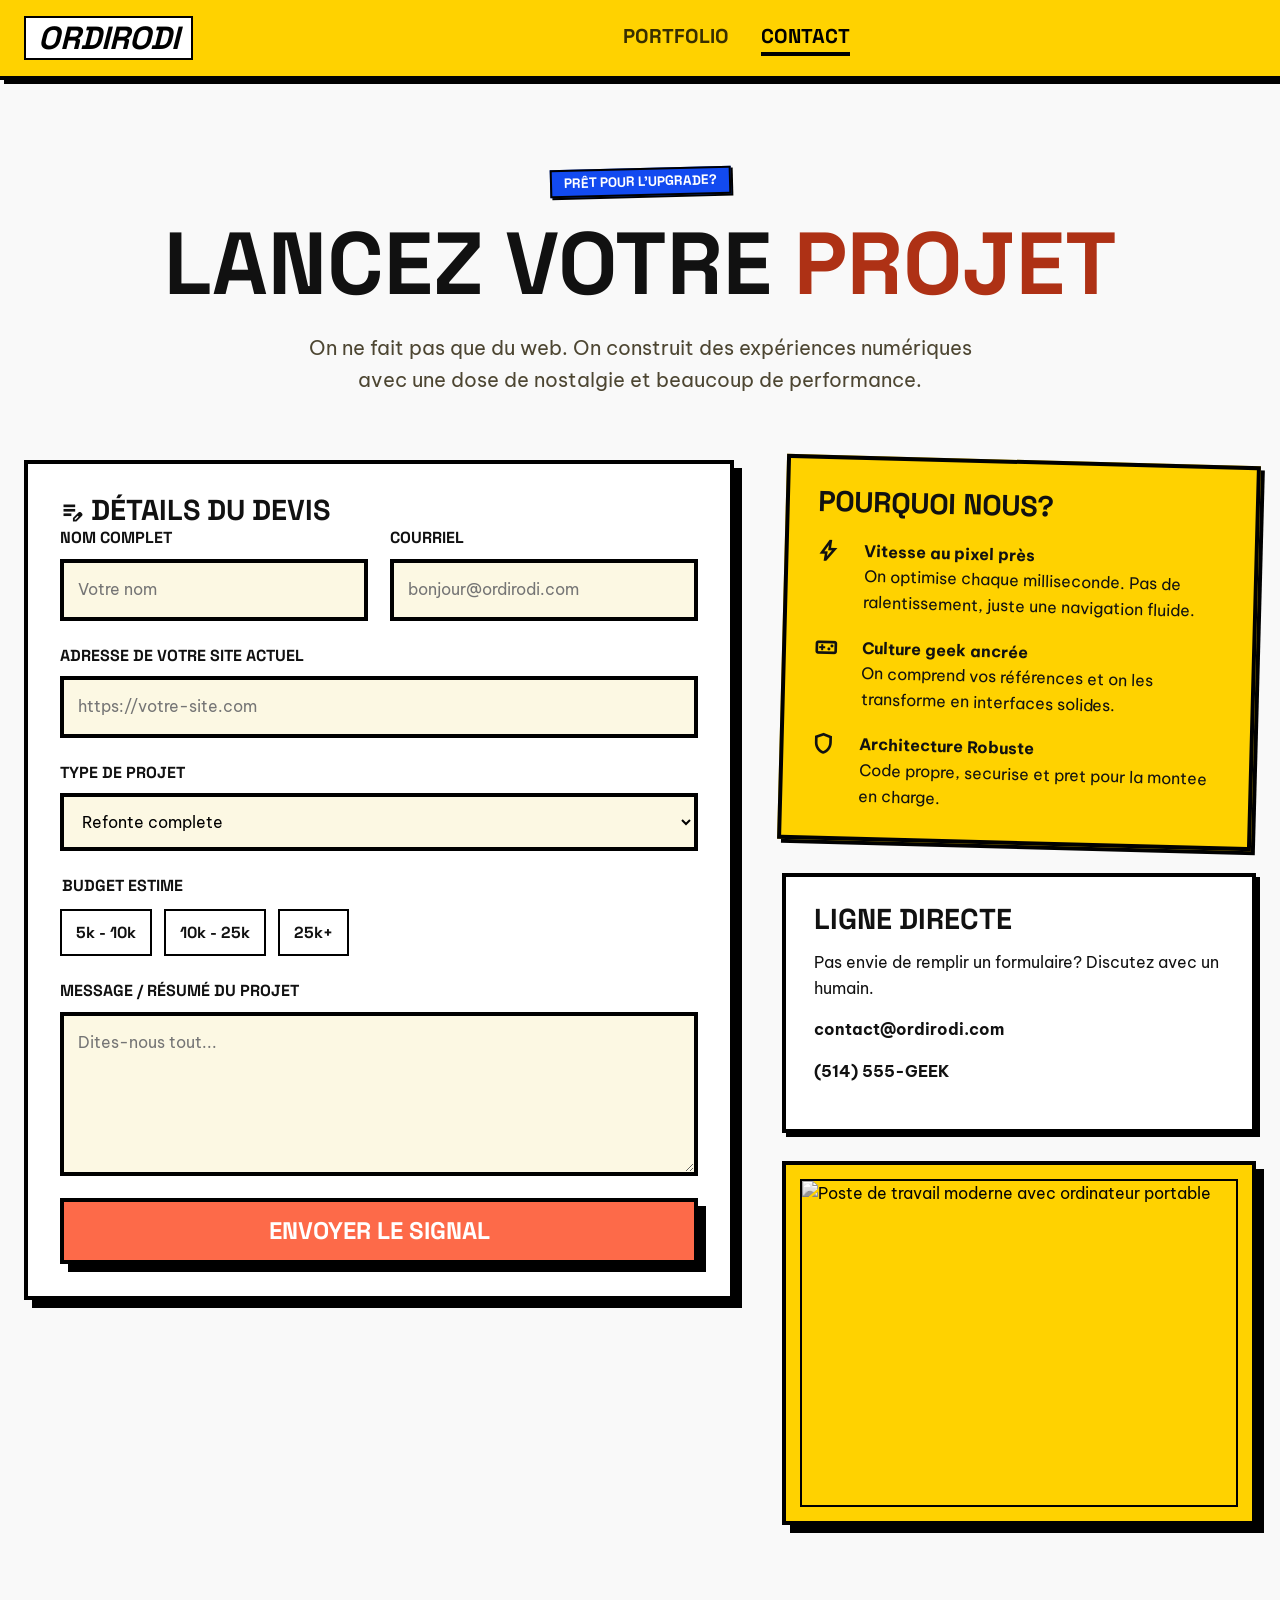
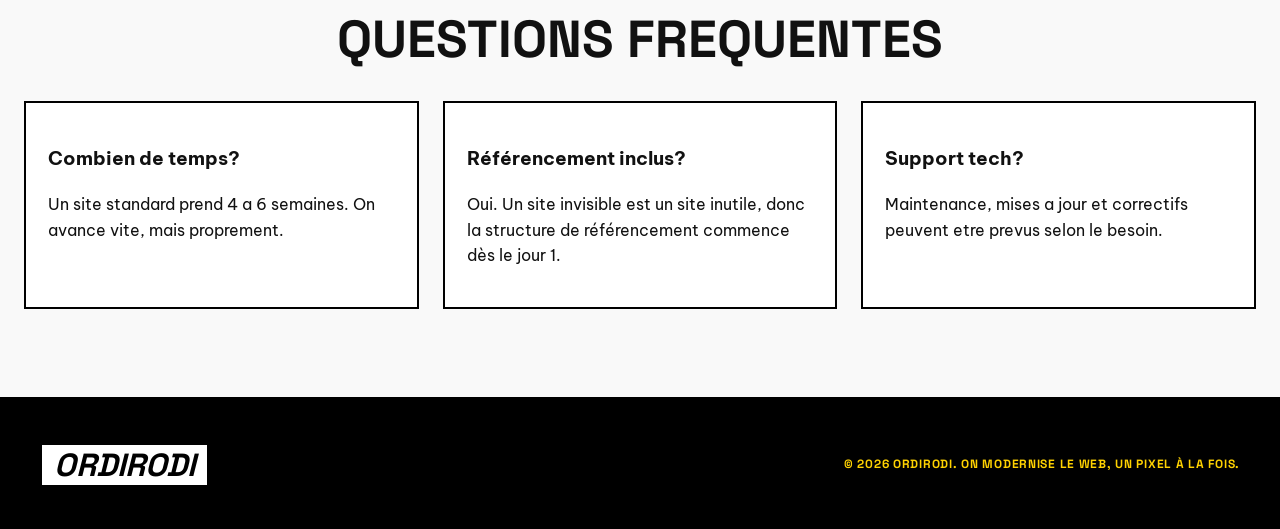
==== commit 08414771: "Update index.html" ====
--- a/contact/index.html
+++ b/contact/index.html
@@ -7,8 +7,8 @@
     <meta name="description" content="Demandez un audit ou un devis pour votre projet web avec OrdiRodi.">
     <link rel="preconnect" href="https://fonts.googleapis.com">
     <link rel="preconnect" href="https://fonts.gstatic.com" crossorigin>
-    <link href="https://fonts.googleapis.com/css2?family=Space+Grotesk:wght@400;500;700;900&family=Be+Vietnam+Pro:wght@400;500;700&display=swap" rel="stylesheet">
-    <link href="https://fonts.googleapis.com/css2?family=Material+Symbols+Outlined:wght,FILL@100..700,0..1&display=swap" rel="stylesheet">
+    <link href="https://fonts.googleapis.com/css2?family=Space+Grotesk:wght@400;500;700;900&amp;family=Be+Vietnam+Pro:wght@400;500;700&amp;display=swap" rel="stylesheet">
+    <link href="https://fonts.googleapis.com/css2?family=Material+Symbols+Outlined:wght,FILL@100..700,0..1&amp;display=swap" rel="stylesheet">
     <link rel="stylesheet" href="/styles.css?v=20260507-iframe-previews">
   </head>
   <body>
@@ -31,17 +31,40 @@
         <div class="quote-grid">
           <section class="quote-panel" aria-labelledby="quote-title">
             <h2 id="quote-title" class="card-title"><span class="material-symbols-outlined">edit_note</span> Détails du devis</h2>
-            <form class="form-grid" action="https://api.web3forms.com/submit" method="POST">
-              <input type="hidden" name="access_key" value="ae6449b6-fd65-46b1-b561-95e47405abfb">
-              <input type="checkbox" name="botcheck" tabindex="-1" autocomplete="off" style="display:none;">
+            <form class="form-grid" action="https://formsubmit.co/info@ordirodi.com" method="post">
+              <input type="hidden" name="_subject" value="Nouvelle demande depuis OrdiRodi">
+              <input type="hidden" name="_next" value="https://ordirodi.com/merci">
+              <input type="hidden" name="_template" value="table">
+              <input type="text" name="_honey" class="honeypot" tabindex="-1" autocomplete="off">
               <div class="field">
                 <label for="name">Nom complet</label>
-                <input id="name" name="name" type="text" placeholder="Votre nom" autocomplete="name" required>
+                <input id="name" name="nom" type="text" placeholder="Votre nom" autocomplete="name" required>
               </div>
               <div class="field">
                 <label for="email">Courriel</label>
                 <input id="email" name="email" type="email" placeholder="bonjour@ordirodi.com" autocomplete="email" required>
               </div>
+              <div class="field full">
+                <label for="url">Adresse de votre site actuel</label>
+                <input id="url" name="site_actuel" type="url" placeholder="https://votre-site.com" inputmode="url">
+              </div>
+              <div class="field full">
+                <label for="project-type">Type de projet</label>
+                <select id="project-type" name="type_de_projet" required>
+                  <option>Refonte complete</option>
+                  <option>Nouveau produit minimum viable</option>
+                  <option>E-commerce</option>
+                  <option>Consultation UX</option>
+                </select>
+              </div>
+              <fieldset class="radio-group">
+                <legend>Budget estime</legend>
+                <div class="budget-options">
+                  <label><input name="budget" type="radio" value="5-10" required><span>5k - 10k</span></label>
+                  <label><input name="budget" type="radio" value="10-25"><span>10k - 25k</span></label>
+                  <label><input name="budget" type="radio" value="25-plus"><span>25k+</span></label>
+                </div>
+              </fieldset>
               <div class="field full">
                 <label for="message">Message / résumé du projet</label>
                 <textarea id="message" name="message" rows="5" placeholder="Dites-nous tout..." required></textarea>
@@ -75,7 +98,7 @@
               <p><strong>(514) 555-GEEK</strong></p>
             </section>
             <div class="framed shadow-lg-only">
-              <img src="https://images.unsplash.com/photo-1516321318423-f06f85e504b3?auto=format&fit=crop&w=1000&q=80" alt="Poste de travail moderne avec ordinateur portable">
+              <img src="https://images.unsplash.com/photo-1516321318423-f06f85e504b3?auto=format&amp;fit=crop&amp;w=1000&amp;q=80" alt="Poste de travail moderne avec ordinateur portable">
             </div>
           </aside>
         </div>
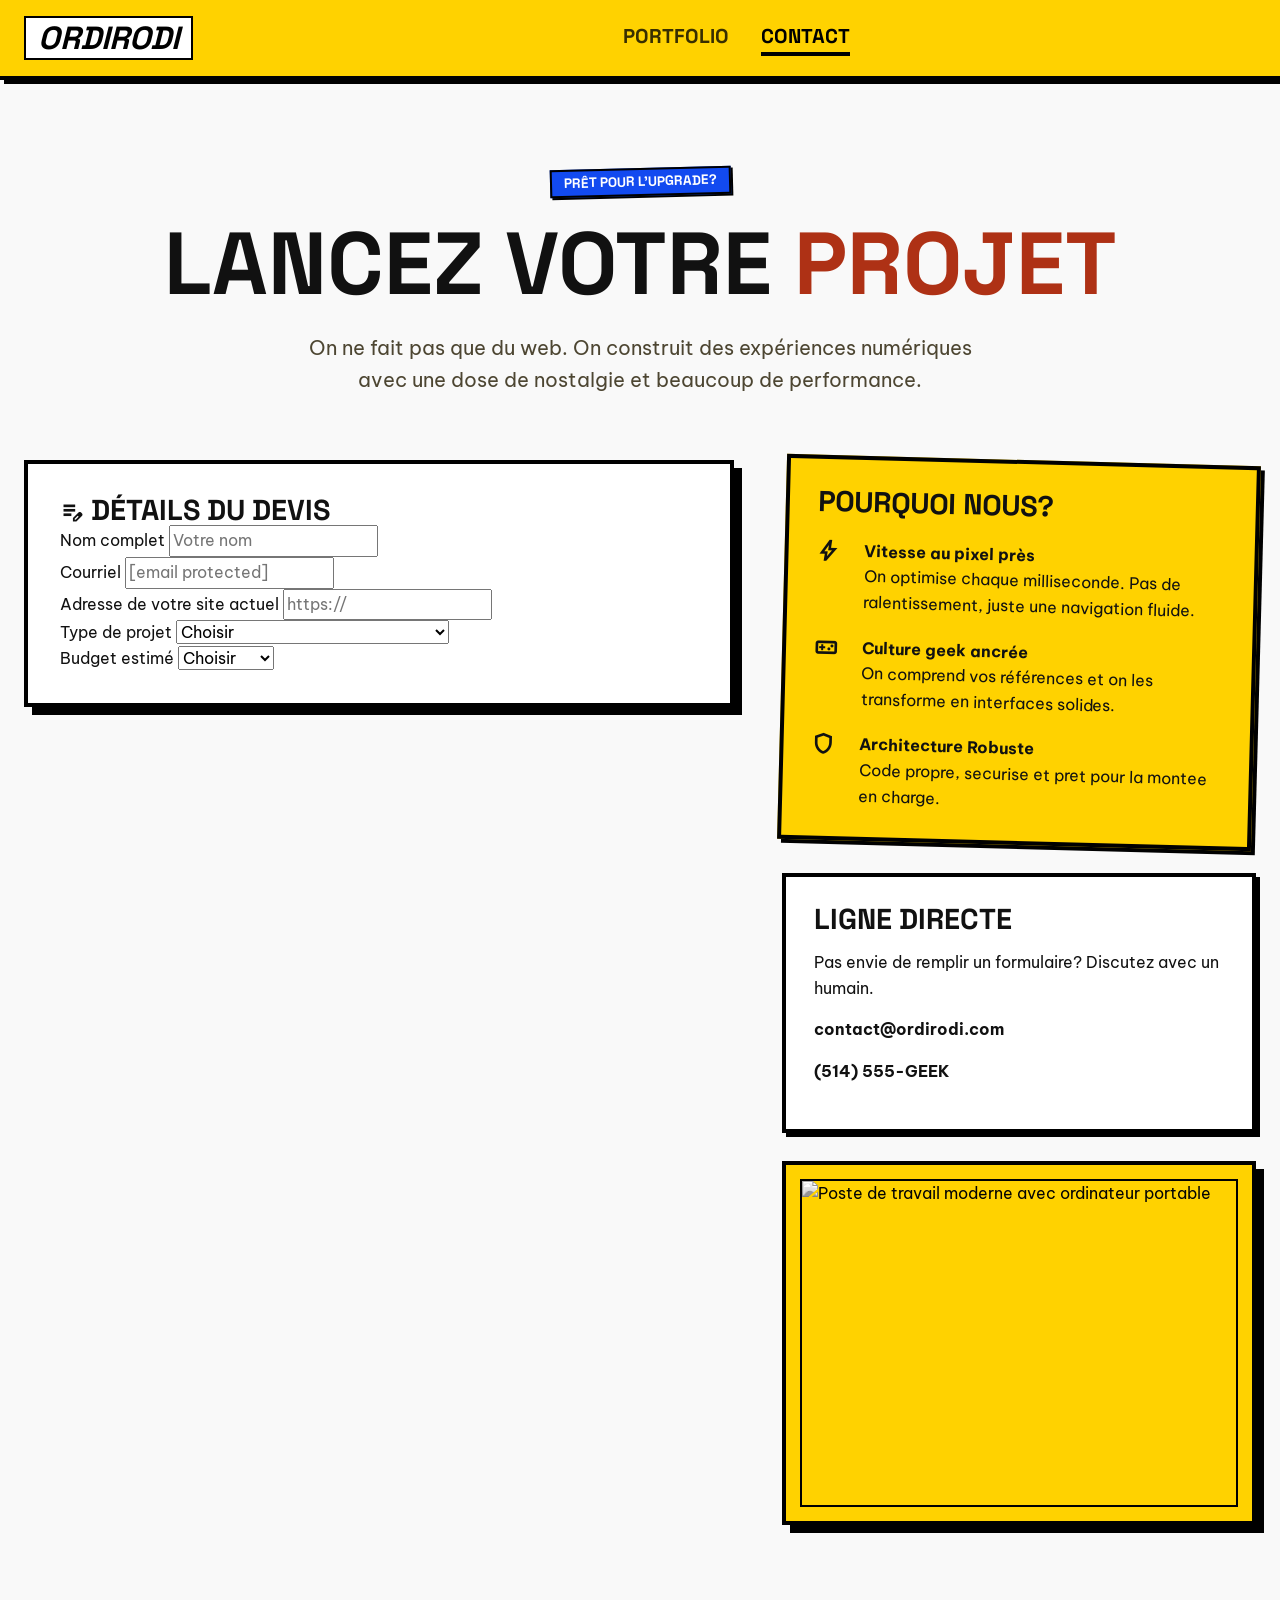
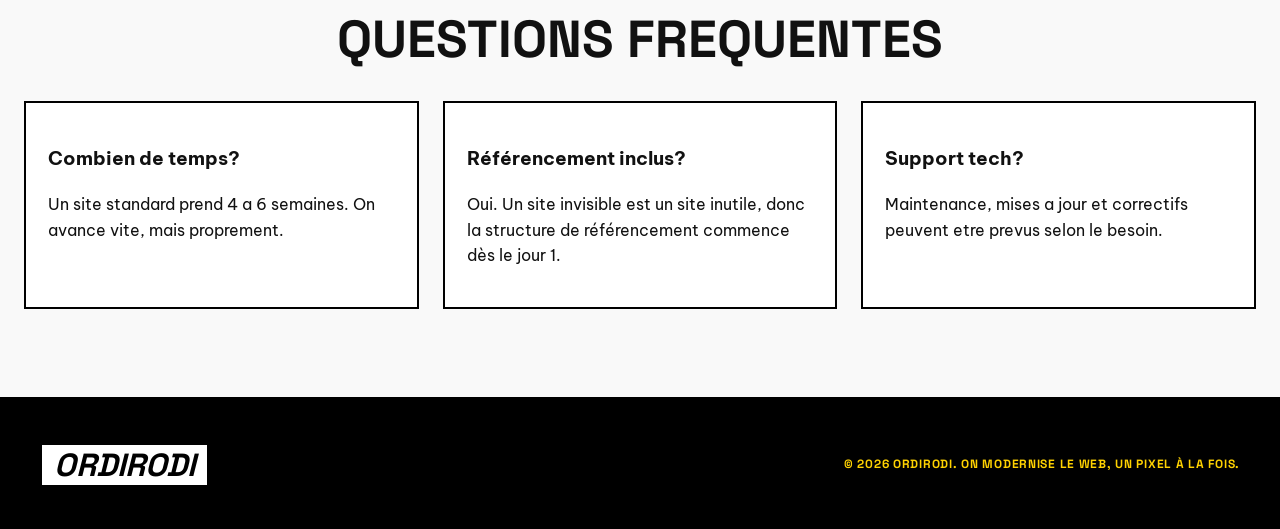
==== commit a8496501: "Update index.html" ====
--- a/contact/index.html
+++ b/contact/index.html
@@ -31,46 +31,70 @@
         <div class="quote-grid">
           <section class="quote-panel" aria-labelledby="quote-title">
             <h2 id="quote-title" class="card-title"><span class="material-symbols-outlined">edit_note</span> Détails du devis</h2>
-            <form class="form-grid" action="https://formsubmit.co/info@ordirodi.com" method="post">
-              <input type="hidden" name="_subject" value="Nouvelle demande depuis OrdiRodi">
-              <input type="hidden" name="_next" value="https://ordirodi.com/merci">
-              <input type="hidden" name="_template" value="table">
-              <input type="text" name="_honey" class="honeypot" tabindex="-1" autocomplete="off">
-              <div class="field">
-                <label for="name">Nom complet</label>
-                <input id="name" name="nom" type="text" placeholder="Votre nom" autocomplete="name" required>
-              </div>
-              <div class="field">
-                <label for="email">Courriel</label>
-                <input id="email" name="email" type="email" placeholder="bonjour@ordirodi.com" autocomplete="email" required>
-              </div>
-              <div class="field full">
-                <label for="url">Adresse de votre site actuel</label>
-                <input id="url" name="site_actuel" type="url" placeholder="https://votre-site.com" inputmode="url">
-              </div>
-              <div class="field full">
-                <label for="project-type">Type de projet</label>
-                <select id="project-type" name="type_de_projet" required>
-                  <option>Refonte complete</option>
-                  <option>Nouveau produit minimum viable</option>
-                  <option>E-commerce</option>
-                  <option>Consultation UX</option>
-                </select>
-              </div>
-              <fieldset class="radio-group">
-                <legend>Budget estime</legend>
-                <div class="budget-options">
-                  <label><input name="budget" type="radio" value="5-10" required><span>5k - 10k</span></label>
-                  <label><input name="budget" type="radio" value="10-25"><span>10k - 25k</span></label>
-                  <label><input name="budget" type="radio" value="25-plus"><span>25k+</span></label>
-                </div>
-              </fieldset>
-              <div class="field full">
-                <label for="message">Message / résumé du projet</label>
-                <textarea id="message" name="message" rows="5" placeholder="Dites-nous tout..." required></textarea>
-              </div>
-              <button class="button secondary field full" type="submit">Envoyer le Signal</button>
-            </form>
+           <form action="https://api.web3forms.com/submit" method="POST" class="contact-form">
+
+  <!-- Web3Forms Access Key -->
+  <input type="hidden" name="access_key" value="ae6449b6-fd65-46b1-b561-95e47405abfb">
+
+  <!-- Nom -->
+  <div class="form-group">
+    <label for="name">Nom complet</label>
+    <input
+      type="text"
+      id="name"
+      name="name"
+      placeholder="Votre nom"
+      required
+    >
+  </div>
+
+  <!-- Courriel -->
+  <div class="form-group">
+    <label for="email">Courriel</label>
+    <input
+      type="email"
+      id="email"
+      name="email"
+      placeholder="[email protected]"
+      required
+    >
+  </div>
+
+  <!-- Site web -->
+  <div class="form-group">
+    <label for="website">Adresse de votre site actuel</label>
+    <input
+      type="text"
+      id="website"
+      name="website"
+      placeholder="https://"
+    >
+  </div>
+
+  <!-- Type de projet -->
+  <div class="form-group">
+    <label for="project_type">Type de projet</label>
+    <select id="project_type" name="project_type" required>
+      <option value="">Choisir</option>
+      <option value="Refonte complete">Refonte complète</option>
+      <option value="Nouveau produit minimum viable">Nouveau produit minimum viable</option>
+      <option value="E-commerce">E-commerce</option>
+      <option value="Consultation UX">Consultation UX</option>
+    </select>
+  </div>
+
+  <!-- Budget -->
+  <div class="form-group">
+    <label for="budget">Budget estimé</label>
+    <select id="budget" name="budget" required>
+      <option value="">Choisir</option>
+      <option value="5k - 10k">5k - 10k</option>
+      <option value="10k - 25k">10k - 25k</option>
+      <option value="25k+">25k+</option>
+    </select>
+  </div>
+
+</form>
           </section>
 
           <aside class="side-stack">
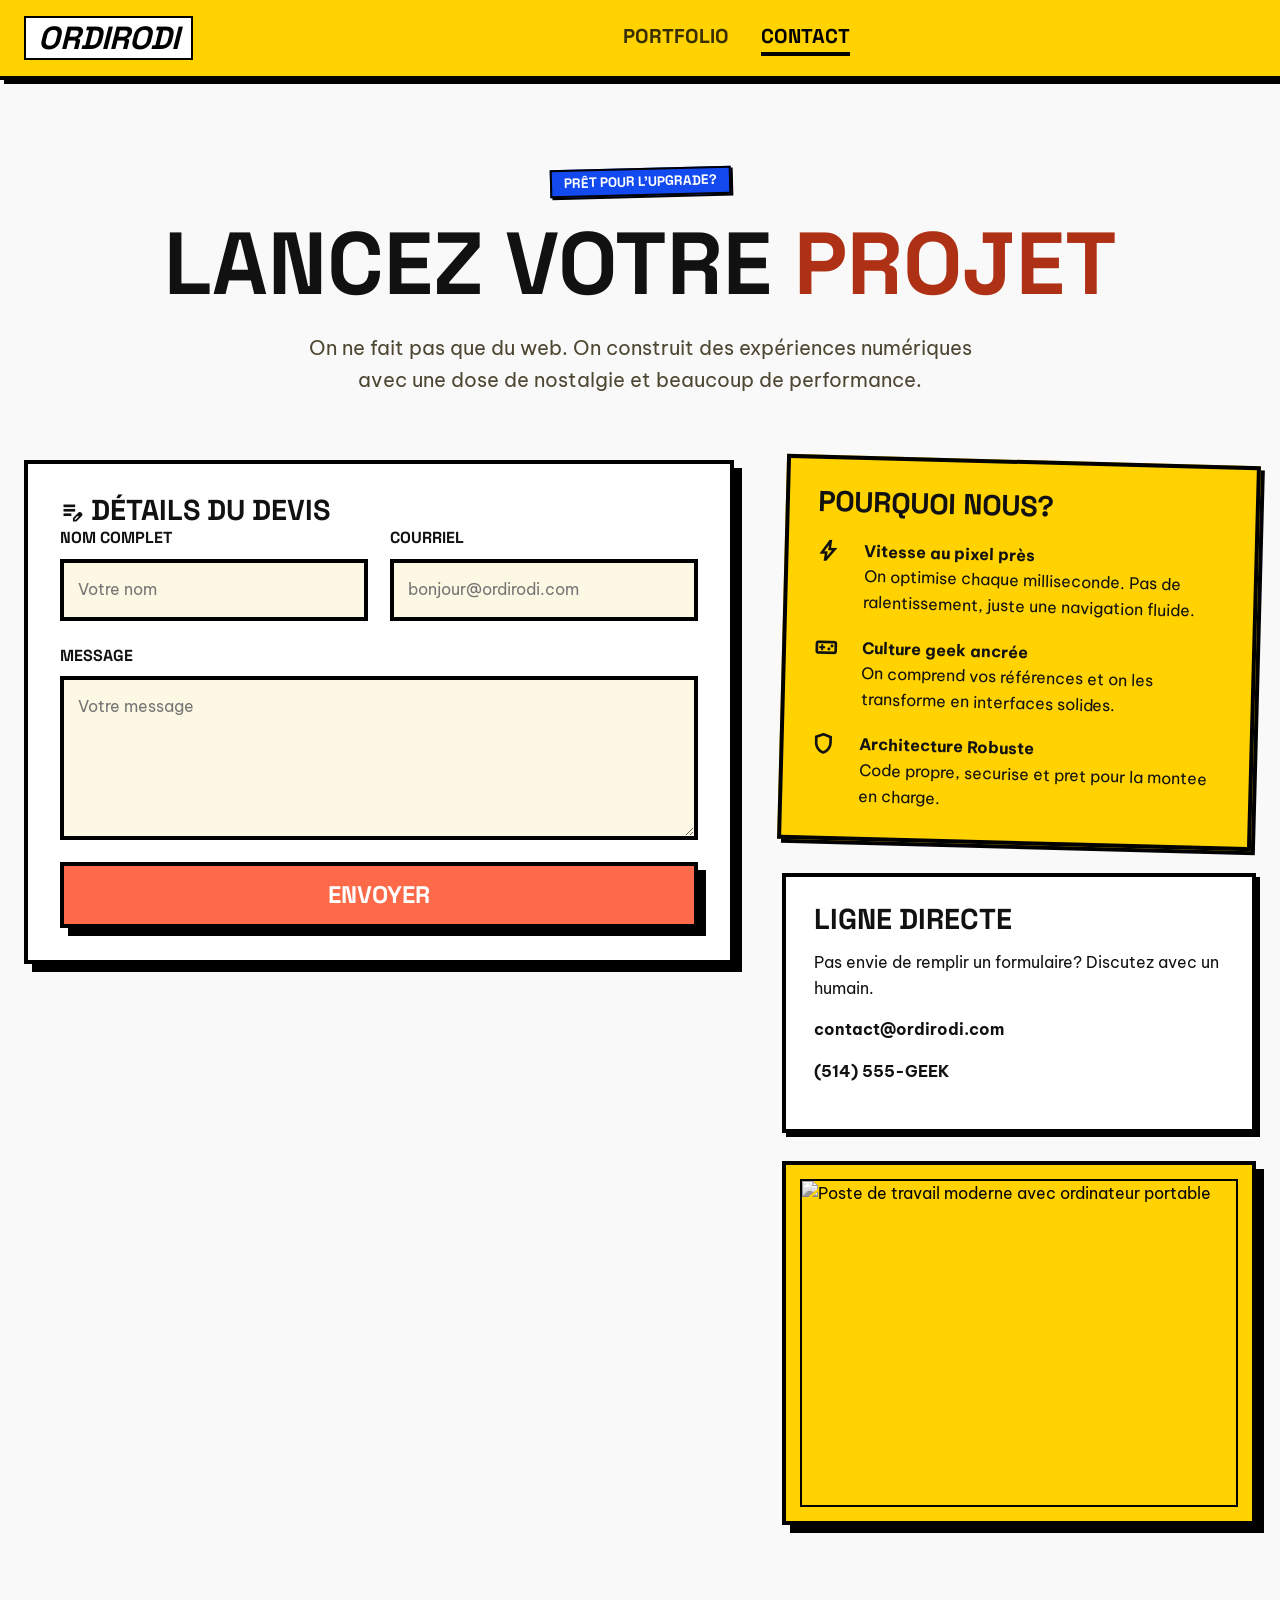
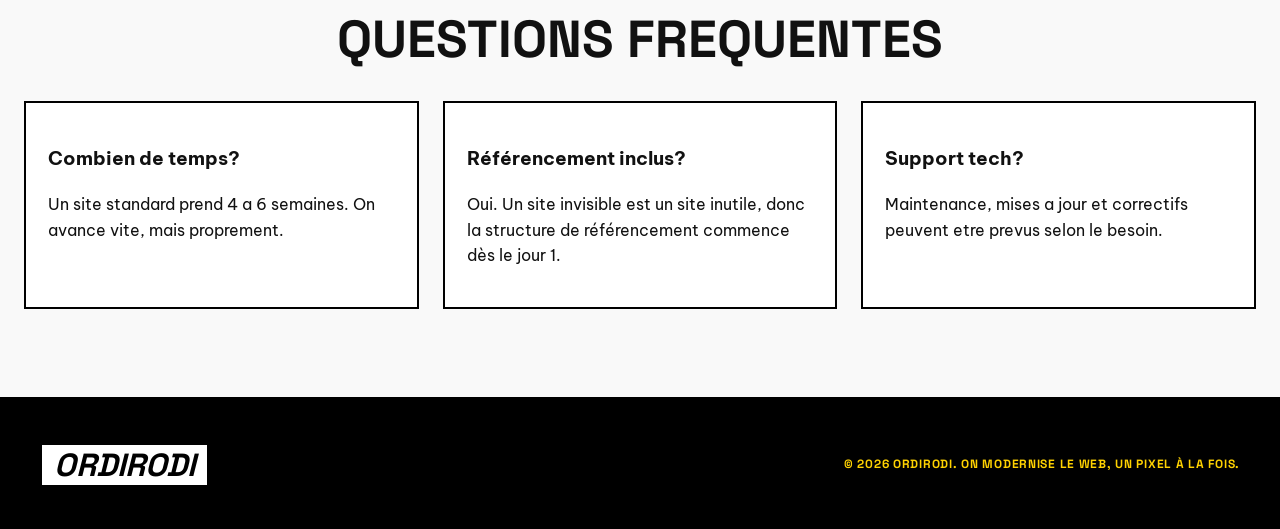
==== commit 7f241ca1: "Update index.html" ====
--- a/contact/index.html
+++ b/contact/index.html
@@ -30,71 +30,55 @@
 
         <div class="quote-grid">
           <section class="quote-panel" aria-labelledby="quote-title">
-            <h2 id="quote-title" class="card-title"><span class="material-symbols-outlined">edit_note</span> Détails du devis</h2>
-           <form action="https://api.web3forms.com/submit" method="POST" class="contact-form">
+            <h2 id="quote-title" class="card-title">
+              <span class="material-symbols-outlined">edit_note</span>
+              Détails du devis
+            </h2>
 
-  <!-- Web3Forms Access Key -->
-  <input type="hidden" name="access_key" value="ae6449b6-fd65-46b1-b561-95e47405abfb">
+            <form class="form-grid" action="https://api.web3forms.com/submit" method="POST">
 
-  <!-- Nom -->
-  <div class="form-group">
-    <label for="name">Nom complet</label>
-    <input
-      type="text"
-      id="name"
-      name="name"
-      placeholder="Votre nom"
-      required
-    >
-  </div>
+              <input type="hidden" name="access_key" value="ae6449b6-fd65-46b1-b561-95e47405abfb">
 
-  <!-- Courriel -->
-  <div class="form-group">
-    <label for="email">Courriel</label>
-    <input
-      type="email"
-      id="email"
-      name="email"
-      placeholder="[email protected]"
-      required
-    >
-  </div>
+              <div class="field">
+                <label for="name">Nom complet</label>
+                <input 
+                  id="name"
+                  type="text" 
+                  name="name" 
+                  placeholder="Votre nom"
+                  autocomplete="name"
+                  required
+                >
+              </div>
 
-  <!-- Site web -->
-  <div class="form-group">
-    <label for="website">Adresse de votre site actuel</label>
-    <input
-      type="text"
-      id="website"
-      name="website"
-      placeholder="https://"
-    >
-  </div>
+              <div class="field">
+                <label for="email">Courriel</label>
+                <input 
+                  id="email"
+                  type="email" 
+                  name="email" 
+                  placeholder="bonjour@ordirodi.com"
+                  autocomplete="email"
+                  required
+                >
+              </div>
 
-  <!-- Type de projet -->
-  <div class="form-group">
-    <label for="project_type">Type de projet</label>
-    <select id="project_type" name="project_type" required>
-      <option value="">Choisir</option>
-      <option value="Refonte complete">Refonte complète</option>
-      <option value="Nouveau produit minimum viable">Nouveau produit minimum viable</option>
-      <option value="E-commerce">E-commerce</option>
-      <option value="Consultation UX">Consultation UX</option>
-    </select>
-  </div>
+              <div class="field full">
+                <label for="message">Message</label>
+                <textarea 
+                  id="message"
+                  name="message" 
+                  rows="5"
+                  placeholder="Votre message"
+                  required
+                ></textarea>
+              </div>
 
-  <!-- Budget -->
-  <div class="form-group">
-    <label for="budget">Budget estimé</label>
-    <select id="budget" name="budget" required>
-      <option value="">Choisir</option>
-      <option value="5k - 10k">5k - 10k</option>
-      <option value="10k - 25k">10k - 25k</option>
-      <option value="25k+">25k+</option>
-    </select>
-  </div>
+              <button class="button secondary field full" type="submit">
+                Envoyer
+              </button>
 
-</form>
+            </form>
           </section>
 
           <aside class="side-stack">
@@ -115,12 +99,14 @@
                 </li>
               </ul>
             </section>
+
             <section class="direct-card">
               <h2 class="card-title">Ligne directe</h2>
               <p>Pas envie de remplir un formulaire? Discutez avec un humain.</p>
               <p><strong>contact@ordirodi.com</strong></p>
               <p><strong>(514) 555-GEEK</strong></p>
             </section>
+
             <div class="framed shadow-lg-only">
               <img src="https://images.unsplash.com/photo-1516321318423-f06f85e504b3?auto=format&amp;fit=crop&amp;w=1000&amp;q=80" alt="Poste de travail moderne avec ordinateur portable">
             </div>
@@ -131,15 +117,18 @@
           <div class="center">
             <h2 class="section-title">Questions Frequentes</h2>
           </div>
+
           <div class="faq-grid">
             <article class="faq-card">
               <h3>Combien de temps?</h3>
               <p>Un site standard prend 4 a 6 semaines. On avance vite, mais proprement.</p>
             </article>
+
             <article class="faq-card">
               <h3>Référencement inclus?</h3>
               <p>Oui. Un site invisible est un site inutile, donc la structure de référencement commence dès le jour 1.</p>
             </article>
+
             <article class="faq-card">
               <h3>Support tech?</h3>
               <p>Maintenance, mises a jour et correctifs peuvent etre prevus selon le besoin.</p>
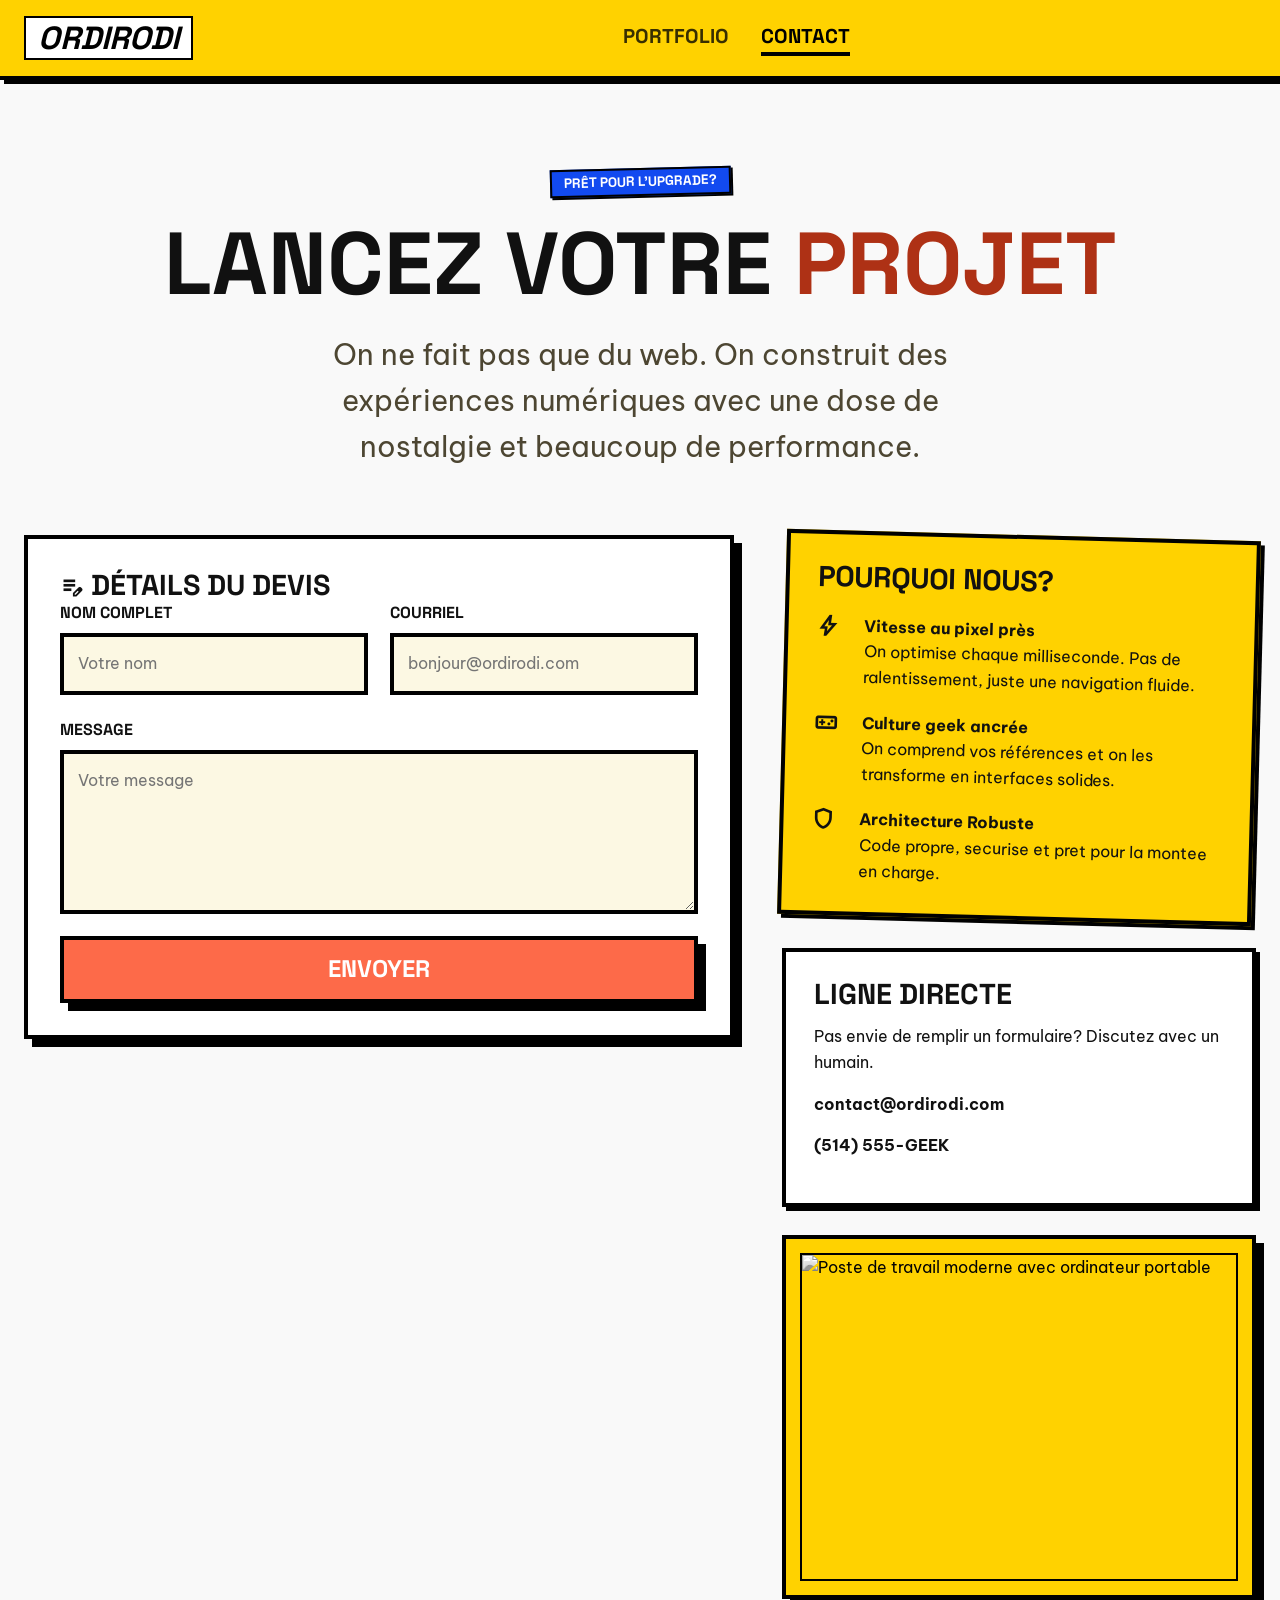
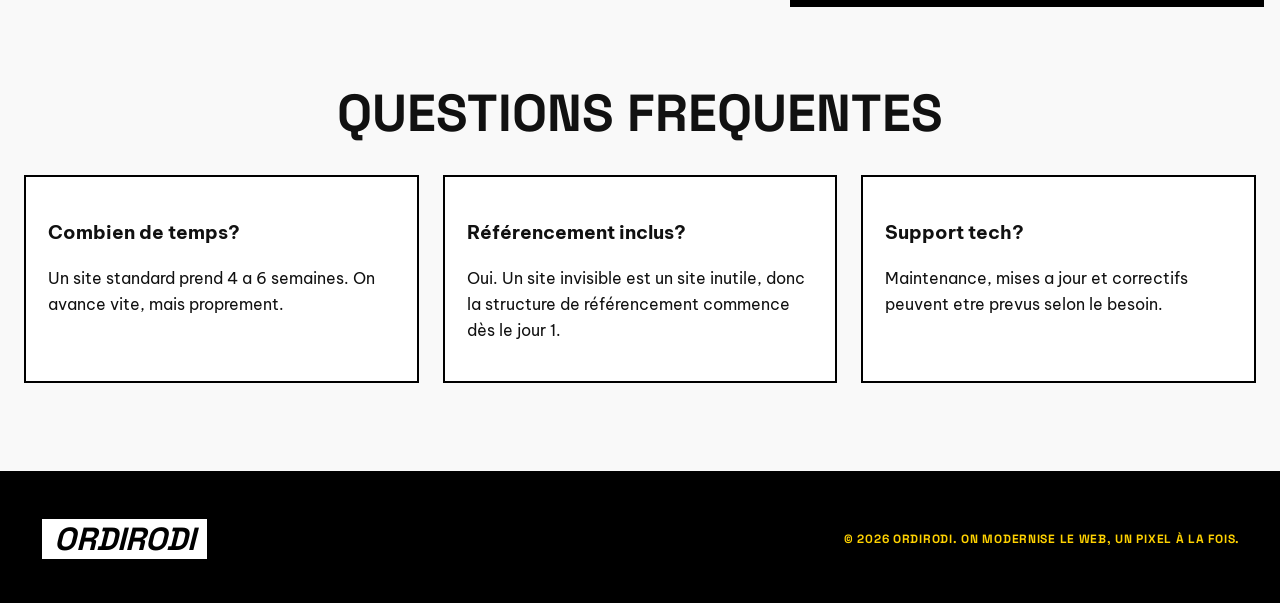
==== commit 8fb4e3b4: "Add site favicon" ====
--- a/contact/index.html
+++ b/contact/index.html
@@ -5,6 +5,7 @@
     <meta name="viewport" content="width=device-width, initial-scale=1.0">
     <title>Contact &amp; Devis | OrdiRodi</title>
     <meta name="description" content="Demandez un audit ou un devis pour votre projet web avec OrdiRodi.">
+    <link rel="icon" href="/favicon.ico" sizes="any">
     <link rel="preconnect" href="https://fonts.googleapis.com">
     <link rel="preconnect" href="https://fonts.gstatic.com" crossorigin>
     <link href="https://fonts.googleapis.com/css2?family=Space+Grotesk:wght@400;500;700;900&amp;family=Be+Vietnam+Pro:wght@400;500;700&amp;display=swap" rel="stylesheet">
--- a/styles.css
+++ b/styles.css
@@ -263,7 +263,7 @@
   max-width: 680px;
   margin: 24px 0 0;
   color: var(--muted);
-  font-size: clamp(1.05rem, 2vw, 1.25rem);
+  font-size: clamp(1.35rem, 2.5vw, 1.8rem);
 }
 
 .actions {
@@ -432,6 +432,34 @@
   text-transform: uppercase;
 }
 
+.portfolio-strip {
+  padding-top: 72px;
+}
+
+.portfolio-strip .section-title {
+  margin-bottom: 28px;
+}
+
+.portfolio-marquee {
+  white-space: normal;
+}
+
+.portfolio-track {
+  gap: 22px;
+  padding: 26px 22px;
+  animation-duration: 34s;
+}
+
+.portfolio-track img {
+  width: clamp(220px, 28vw, 420px);
+  aspect-ratio: 16 / 10;
+  flex: 0 0 auto;
+  border: 4px solid #000;
+  box-shadow: var(--shadow);
+  background: var(--white);
+  object-fit: cover;
+}
+
 @keyframes marquee {
   to {
     transform: translateX(-50%);
@@ -486,6 +514,28 @@
   box-shadow: var(--shadow);
   aspect-ratio: 16 / 9;
   object-fit: cover;
+}
+
+.process-list {
+  display: grid;
+  gap: 10px;
+  margin: 18px 0 0;
+  padding-left: 22px;
+}
+
+.process-list li {
+  padding-left: 4px;
+}
+
+.process-list strong,
+.process-list span {
+  display: block;
+}
+
+.process-list strong {
+  font-family: "Space Grotesk", system-ui, sans-serif;
+  font-weight: 900;
+  text-transform: uppercase;
 }
 
 .cta-band {
